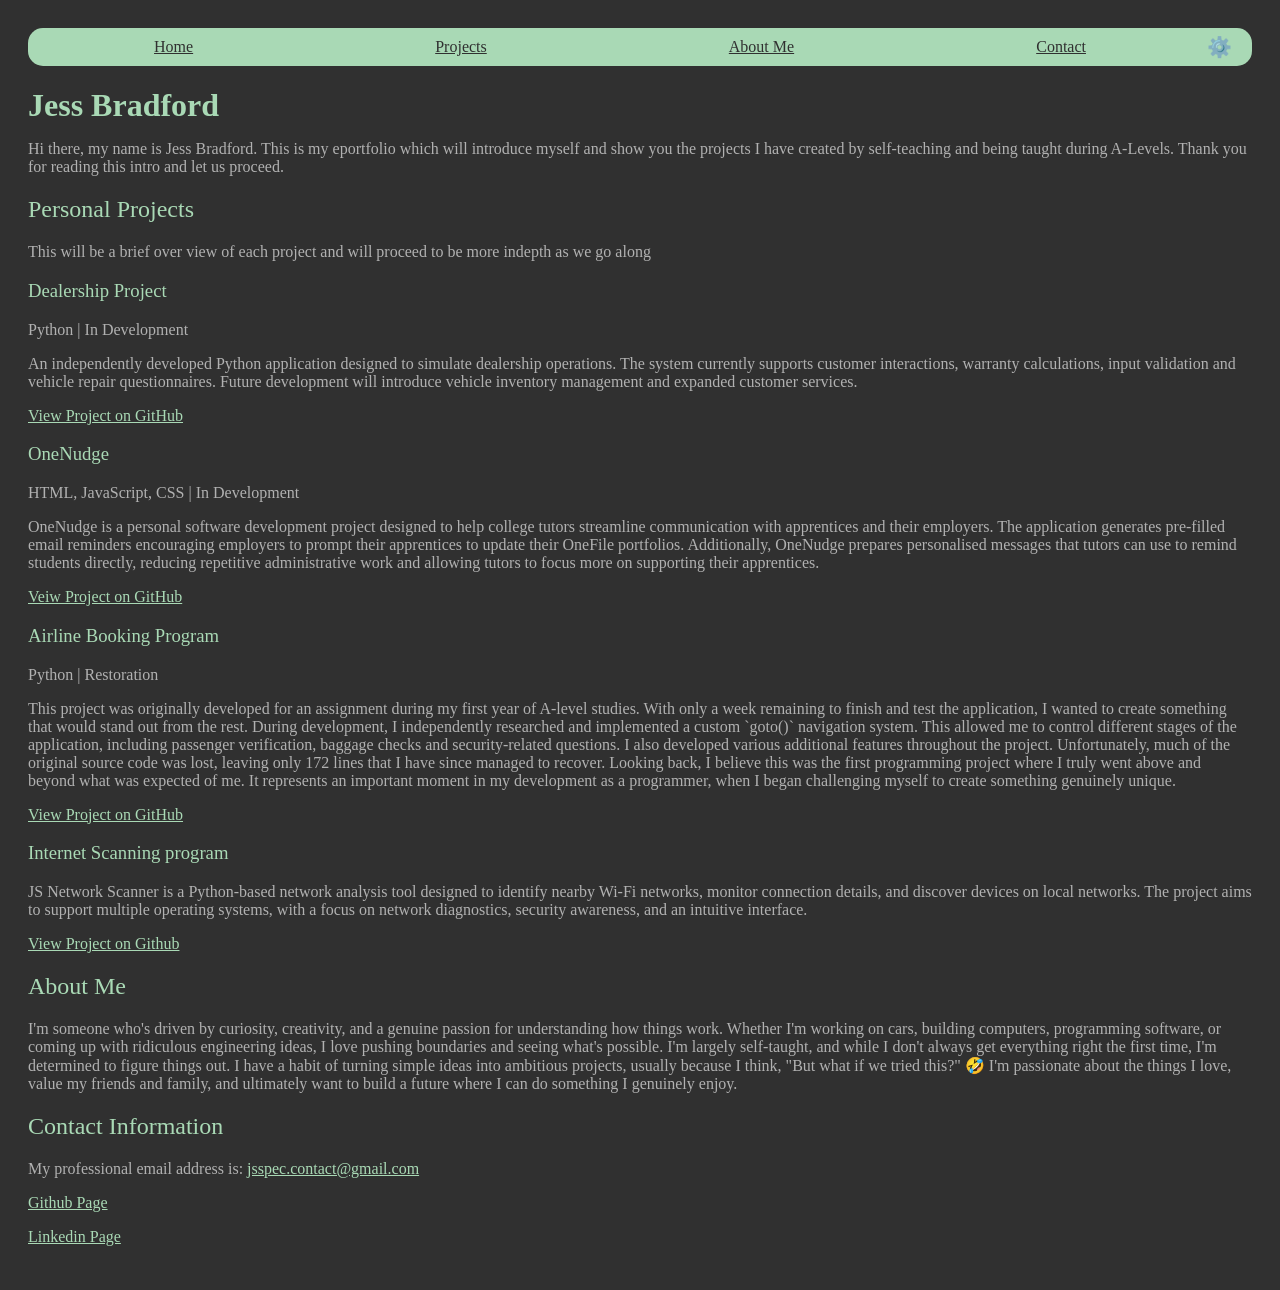
==== index.html @ 621f9fcf "Just added a link" ====
<!DOCTYPE html>
<html lang="en">
<head>
    <meta charset="UTF-8">
    <meta name="viewport" content="width=device-width, initial-scale=1.0">
    <title>JS Portfolio</title>
    <link rel="stylesheet" href="style.css">
    <script src="script.js" defer></script>
    <script type="application/ld+json">
    {
    "@context": "https://schema.org",
    "@type": "Person",
    "name": "Jess Bradford",
    "gender": "Male",
    "url": "https://jsspec.uk",
    "jobTitle": "Aspiring Software Developer",
    "sameAs": [
    "https://github.com/Jessplayz2021",
    "https://www.linkedin.com/in/jess-bradford-b81227346/"
    ]}
</script>
</head>
<body>
    <nav>
        <a href="#JS">Home</a>
        <a href="#projects_JS">Projects</a>
        <a href="#About_JS">About Me</a>
        <a href="#Contact_JS">Contact</a>
        <div class="settings">
            <button id="settingsBtn">⚙️</button>
        
            <div id="settingsPanel" class="settings-panel">
                <h3>Driving Mode</h3>
        
                <button id="ecoBtn">ECO</button>
                <button id="sportBtn">SPORT</button>
                <button id="raceBtn">RACE</button>
            </div>
        </div>
    </nav>

    <h1 id="JS">Jess Bradford</h1>
    <p>Hi there, my name is Jess Bradford. This is my eportfolio which will introduce myself and show you the projects I have created by self-teaching and being taught during A-Levels. Thank you for reading this intro and let us proceed.</p>
    <h2 id="projects_JS">Personal Projects</h2>
    <p>This will be a brief over view of each project and will proceed to be more indepth as we go along</p>
    <h3>Dealership Project</h3>
    <p>Python | In Development</p>
    <p>An independently developed Python application designed to simulate dealership operations. The system currently supports customer interactions, warranty calculations, input validation and vehicle repair questionnaires. Future development will introduce vehicle inventory management and expanded customer services.</p>
    <p> <a class="project_link" href="https://github.com/Jessplayz2021/Dealership-management-system" target="_blank">View Project on GitHub</a> </p>
    <h3>OneNudge</h3>
    <p>HTML, JavaScript, CSS | In Development</p>
    <p>OneNudge is a personal software development project designed to help college tutors streamline communication with apprentices and their employers. The application generates pre-filled email reminders encouraging employers to prompt their apprentices to update their OneFile portfolios. Additionally, OneNudge prepares personalised messages that tutors can use to remind students directly, reducing repetitive administrative work and allowing tutors to focus more on supporting their apprentices.</p>
    <p> <a class="project_link" href="https://github.com/Jessplayz2021/OneNudge" target="_blank">Veiw Project on GitHub</a></p>
    <h3>Airline Booking Program</h3>
    <p>Python | Restoration</p>
    <p>This project was originally developed for an assignment during my first year of A-level studies. With only a week remaining to finish and test the application, I wanted to create something that would stand out from the rest. During development, I independently researched and implemented a custom `goto()` navigation system. This allowed me to control different stages of the application, including passenger verification, baggage checks and security-related questions. I also developed various additional features throughout the project. Unfortunately, much of the original source code was lost, leaving only 172 lines that I have since managed to recover. Looking back, I believe this was the first programming project where I truly went above and beyond what was expected of me. It represents an important moment in my development as a programmer, when I began challenging myself to create something genuinely unique.</p>
    <p> <a class="project_link" href="https://github.com/Jessplayz2021/Python_airline_booking_system" target="_blank">View Project on GitHub</a> </p>
    <h3>Internet Scanning program</h3>
    <p>JS Network Scanner is a Python-based network analysis tool designed to identify nearby Wi-Fi networks, monitor connection details, and discover devices on local networks. The project aims to support multiple operating systems, with a focus on network diagnostics, security awareness, and an intuitive interface.</p>
    <p> <a class="project_link" href="https://github.com/Jessplayz2021/JS-Network-Scanner" target="_blank">View Project on Github</a></p>
    <h2 id="About_JS">About Me</h2>
    <p>I'm someone who's driven by curiosity, creativity, and a genuine passion for understanding how things work. Whether I'm working on cars, building computers, programming software, or coming up with ridiculous engineering ideas, I love pushing boundaries and seeing what's possible. I'm largely self-taught, and while I don't always get everything right the first time, I'm determined to figure things out. I have a habit of turning simple ideas into ambitious projects, usually because I think, "But what if we tried this?" 🤣 I'm passionate about the things I love, value my friends and family, and ultimately want to build a future where I can do something I genuinely enjoy.</p>
    <h2 id="Contact_JS">Contact Information</h2>
    <p>My professional email address is: <a class="email_address" href="mailto:jsspec.contact@gmail.com" >jsspec.contact@gmail.com</A> </p>
    <p></p>
    <p>
        <a class="github_and_linkedin" href="https://github.com/jessplayz2021" target="_blank">Github Page</a>
    </p>
    <p>
        <a class="github_and_linkedin" href="https://www.linkedin.com/in/jess-bradford-b81227346/" target="_blank">Linkedin Page</a>
    </p>

</body>
</html>
---- style.css ----
:root{
    --eco: rgb(169, 217, 181);
    --sport: rgb(250, 192, 0);
    --race: rgb(163, 17, 17);
    --active-colour: var(--eco);
}

html{
    scroll-padding-top: 60px;
    scroll-behavior: smooth;
}
body {

    background-color: rgb(48, 48, 48);
    padding: 20px;

}
nav{
    display: flex;
    justify-content: space-around;
    background-color: var(--active-colour);
    border-radius: 15px;
    padding: 5px;
    position: sticky;
    padding-right: 45px;
    top: 10px;
    scroll-margin-top: 15px;
}
nav a {
    color:rgb(48, 48, 48);
    transition: color 300ms ease-in-out;
    font-family: 'Times New Roman';
    font-weight: 300;
    transition: background-color 300ms ease-in-out;
    border-radius: 10px;
    padding: 5px;
}
nav a:hover{
    color:  var(--active-colour);
    background-color: rgb(48, 48, 48);
}
p {
    color:rgb(177, 177, 177);
    font-family:'Segoe UI';
    
}
h1 {
    color: var(--active-colour);
    margin-bottom: 15px;
    font-family: 'Times New Roman';
    font-weight: 700;
    scroll-margin-top: 60px;
}
h2 {
    color: var(--active-colour);
    font-family: 'Times New Roman';
    font-weight: 500;

}
h3 {
    color: var(--active-colour);
    font-family: 'Times New Roman';
    font-weight:500;
}
.github_and_linkedin {
    color: var(--active-colour);
    transition: color 300ms ease-in-out;
    font-family:'Segoe UI';
    font-weight: 500;
}
.github_and_linkedin:hover{
    color: rgb(252, 80, 80);

}
.email_address{
    color:var(--active-colour);
    transition: color 300ms ease-in-out;
    font-family:'Segoe UI';
    font-weight: 500;
}
.email_address:hover{
    color: rgb(252, 80, 80);
}

.settings {
    position: absolute;
    right: 10px;
    top: 50%;
    transform: translateY(-50%);
    
}

#settingsBtn {
    background: transparent;
    border: none;
    color: rgb(48, 48, 48);
    line-height: 1;
    font-size: 20px;
    cursor: pointer;
    padding: 5px 10px;
    border-radius: 8px;
    transition: background-color 0.3s ease;
}


.settings-panel {
    display: none;
    position: absolute;
    top: calc(100% + 12px);
    right: 0;
    width: 210px;
    padding: 15px;
    background-color: rgb(38, 38, 38);
    border: 1px solid var(--active-colour);
    border-radius: 12px;
    box-shadow: 0 8px 25px rgba(0, 0, 0, 0.4);
    z-index: 100;
}

.settings-panel.open {
    display: block;
}

.settings-panel h3 {
    color: var(--active-colour);
    margin-top: 0;
}

.settings-panel button {
    background-color: rgb(55, 55, 55);
    color: white;
    border: 1px solid rgb(85, 85, 85);
    border-radius: 6px;
    padding: 8px 12px;
    cursor: pointer;
    margin: 3px;
    transition: background-color 0.2s ease;
}

.settings-panel button:hover {
    background-color: var(--active-colour);
    color: rgb(30, 30, 30);
}
#settingsBtn:hover,
#settingsBtn.active{
    background-color: rgba(48, 48, 48);
    color: var(--active-colour);
}
.project_link {
    color: var(--active-colour);
    transition: color 300ms ease-in-out;
    font-family:'Segoe UI';
    font-weight: 500;
}
.project_link:hover{
    color: rgb(252, 80, 80);
}
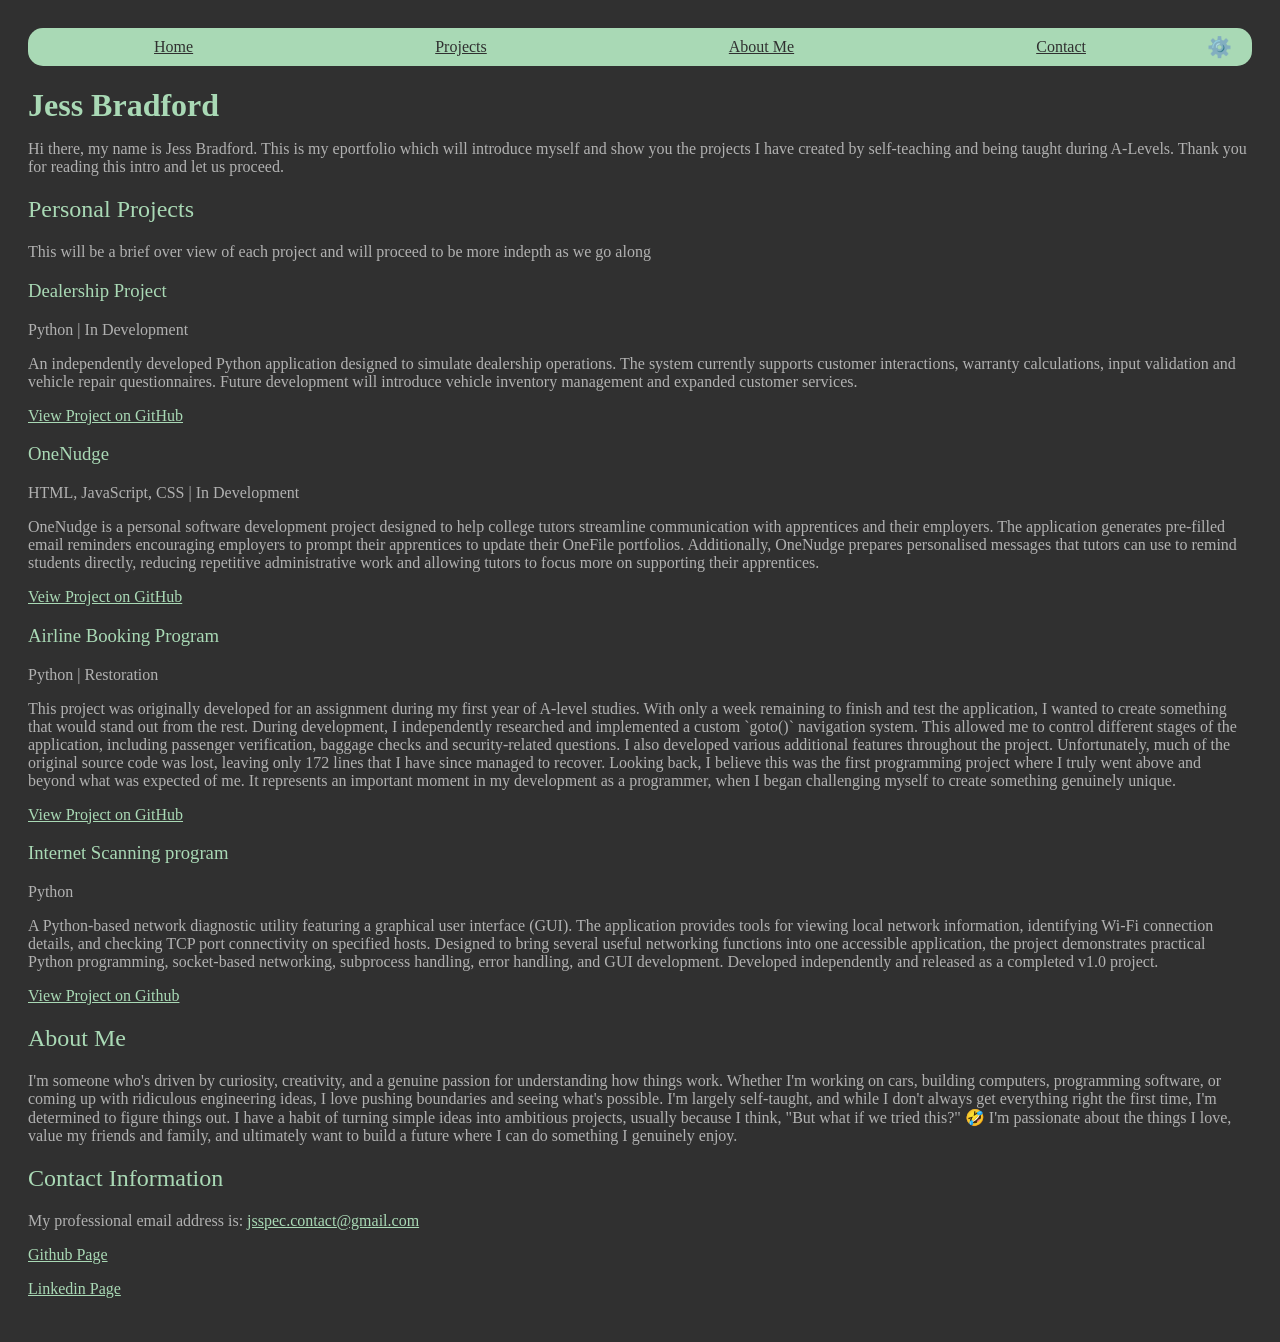
==== commit 2d4b1225: "Added the completion of the network tool" ====
--- a/index.html
+++ b/index.html
@@ -56,7 +56,8 @@
     <p>This project was originally developed for an assignment during my first year of A-level studies. With only a week remaining to finish and test the application, I wanted to create something that would stand out from the rest. During development, I independently researched and implemented a custom `goto()` navigation system. This allowed me to control different stages of the application, including passenger verification, baggage checks and security-related questions. I also developed various additional features throughout the project. Unfortunately, much of the original source code was lost, leaving only 172 lines that I have since managed to recover. Looking back, I believe this was the first programming project where I truly went above and beyond what was expected of me. It represents an important moment in my development as a programmer, when I began challenging myself to create something genuinely unique.</p>
     <p> <a class="project_link" href="https://github.com/Jessplayz2021/Python_airline_booking_system" target="_blank">View Project on GitHub</a> </p>
     <h3>Internet Scanning program</h3>
-    <p>JS Network Scanner is a Python-based network analysis tool designed to identify nearby Wi-Fi networks, monitor connection details, and discover devices on local networks. The project aims to support multiple operating systems, with a focus on network diagnostics, security awareness, and an intuitive interface.</p>
+    <p>Python</p>
+    <p>A Python-based network diagnostic utility featuring a graphical user interface (GUI). The application provides tools for viewing local network information, identifying Wi-Fi connection details, and checking TCP port connectivity on specified hosts. Designed to bring several useful networking functions into one accessible application, the project demonstrates practical Python programming, socket-based networking, subprocess handling, error handling, and GUI development. Developed independently and released as a completed v1.0 project.</p>
     <p> <a class="project_link" href="https://github.com/Jessplayz2021/JS-Network-Scanner" target="_blank">View Project on Github</a></p>
     <h2 id="About_JS">About Me</h2>
     <p>I'm someone who's driven by curiosity, creativity, and a genuine passion for understanding how things work. Whether I'm working on cars, building computers, programming software, or coming up with ridiculous engineering ideas, I love pushing boundaries and seeing what's possible. I'm largely self-taught, and while I don't always get everything right the first time, I'm determined to figure things out. I have a habit of turning simple ideas into ambitious projects, usually because I think, "But what if we tried this?" 🤣 I'm passionate about the things I love, value my friends and family, and ultimately want to build a future where I can do something I genuinely enjoy.</p>
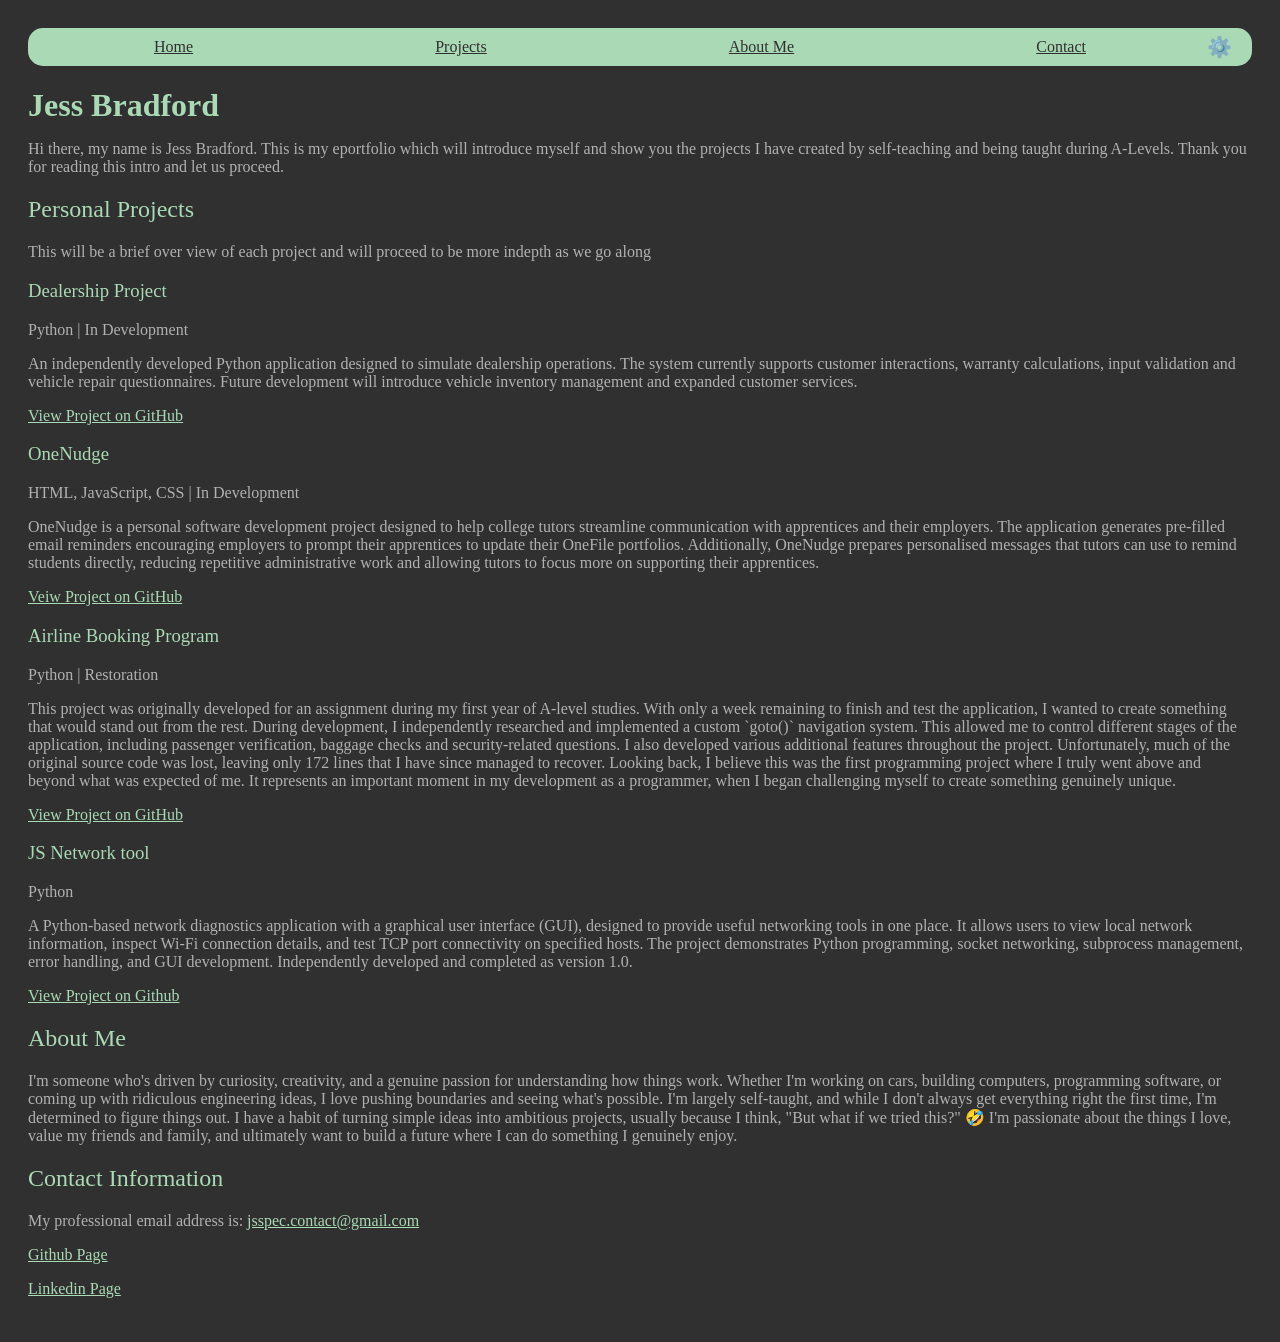
==== commit 3adb48dc: "Added the completion of the network tool" ====
--- a/index.html
+++ b/index.html
@@ -55,9 +55,9 @@
     <p>Python | Restoration</p>
     <p>This project was originally developed for an assignment during my first year of A-level studies. With only a week remaining to finish and test the application, I wanted to create something that would stand out from the rest. During development, I independently researched and implemented a custom `goto()` navigation system. This allowed me to control different stages of the application, including passenger verification, baggage checks and security-related questions. I also developed various additional features throughout the project. Unfortunately, much of the original source code was lost, leaving only 172 lines that I have since managed to recover. Looking back, I believe this was the first programming project where I truly went above and beyond what was expected of me. It represents an important moment in my development as a programmer, when I began challenging myself to create something genuinely unique.</p>
     <p> <a class="project_link" href="https://github.com/Jessplayz2021/Python_airline_booking_system" target="_blank">View Project on GitHub</a> </p>
-    <h3>Internet Scanning program</h3>
+    <h3>JS Network tool</h3>
     <p>Python</p>
-    <p>A Python-based network diagnostic utility featuring a graphical user interface (GUI). The application provides tools for viewing local network information, identifying Wi-Fi connection details, and checking TCP port connectivity on specified hosts. Designed to bring several useful networking functions into one accessible application, the project demonstrates practical Python programming, socket-based networking, subprocess handling, error handling, and GUI development. Developed independently and released as a completed v1.0 project.</p>
+    <p>A Python-based network diagnostics application with a graphical user interface (GUI), designed to provide useful networking tools in one place. It allows users to view local network information, inspect Wi-Fi connection details, and test TCP port connectivity on specified hosts. The project demonstrates Python programming, socket networking, subprocess management, error handling, and GUI development. Independently developed and completed as version 1.0.</p>
     <p> <a class="project_link" href="https://github.com/Jessplayz2021/JS-Network-Scanner" target="_blank">View Project on Github</a></p>
     <h2 id="About_JS">About Me</h2>
     <p>I'm someone who's driven by curiosity, creativity, and a genuine passion for understanding how things work. Whether I'm working on cars, building computers, programming software, or coming up with ridiculous engineering ideas, I love pushing boundaries and seeing what's possible. I'm largely self-taught, and while I don't always get everything right the first time, I'm determined to figure things out. I have a habit of turning simple ideas into ambitious projects, usually because I think, "But what if we tried this?" 🤣 I'm passionate about the things I love, value my friends and family, and ultimately want to build a future where I can do something I genuinely enjoy.</p>
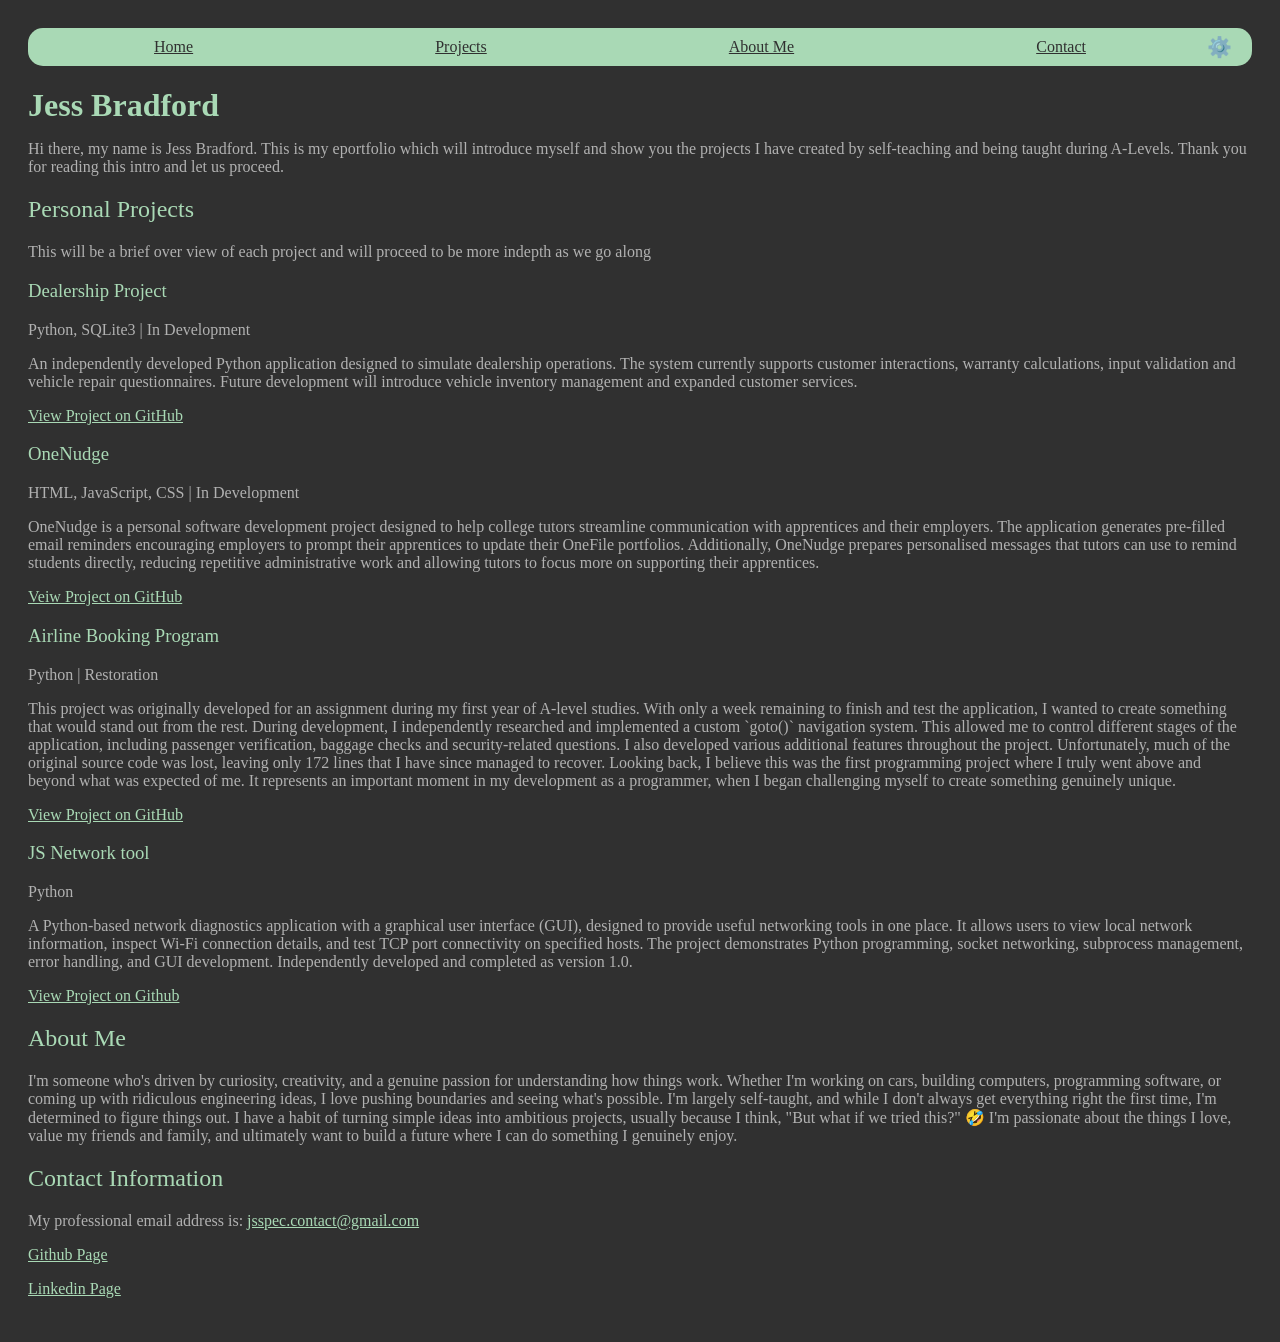
==== commit f8bd1f1d: "Added one thing" ====
--- a/index.html
+++ b/index.html
@@ -44,7 +44,7 @@
     <h2 id="projects_JS">Personal Projects</h2>
     <p>This will be a brief over view of each project and will proceed to be more indepth as we go along</p>
     <h3>Dealership Project</h3>
-    <p>Python | In Development</p>
+    <p>Python, SQLite3 | In Development</p>
     <p>An independently developed Python application designed to simulate dealership operations. The system currently supports customer interactions, warranty calculations, input validation and vehicle repair questionnaires. Future development will introduce vehicle inventory management and expanded customer services.</p>
     <p> <a class="project_link" href="https://github.com/Jessplayz2021/Dealership-management-system" target="_blank">View Project on GitHub</a> </p>
     <h3>OneNudge</h3>
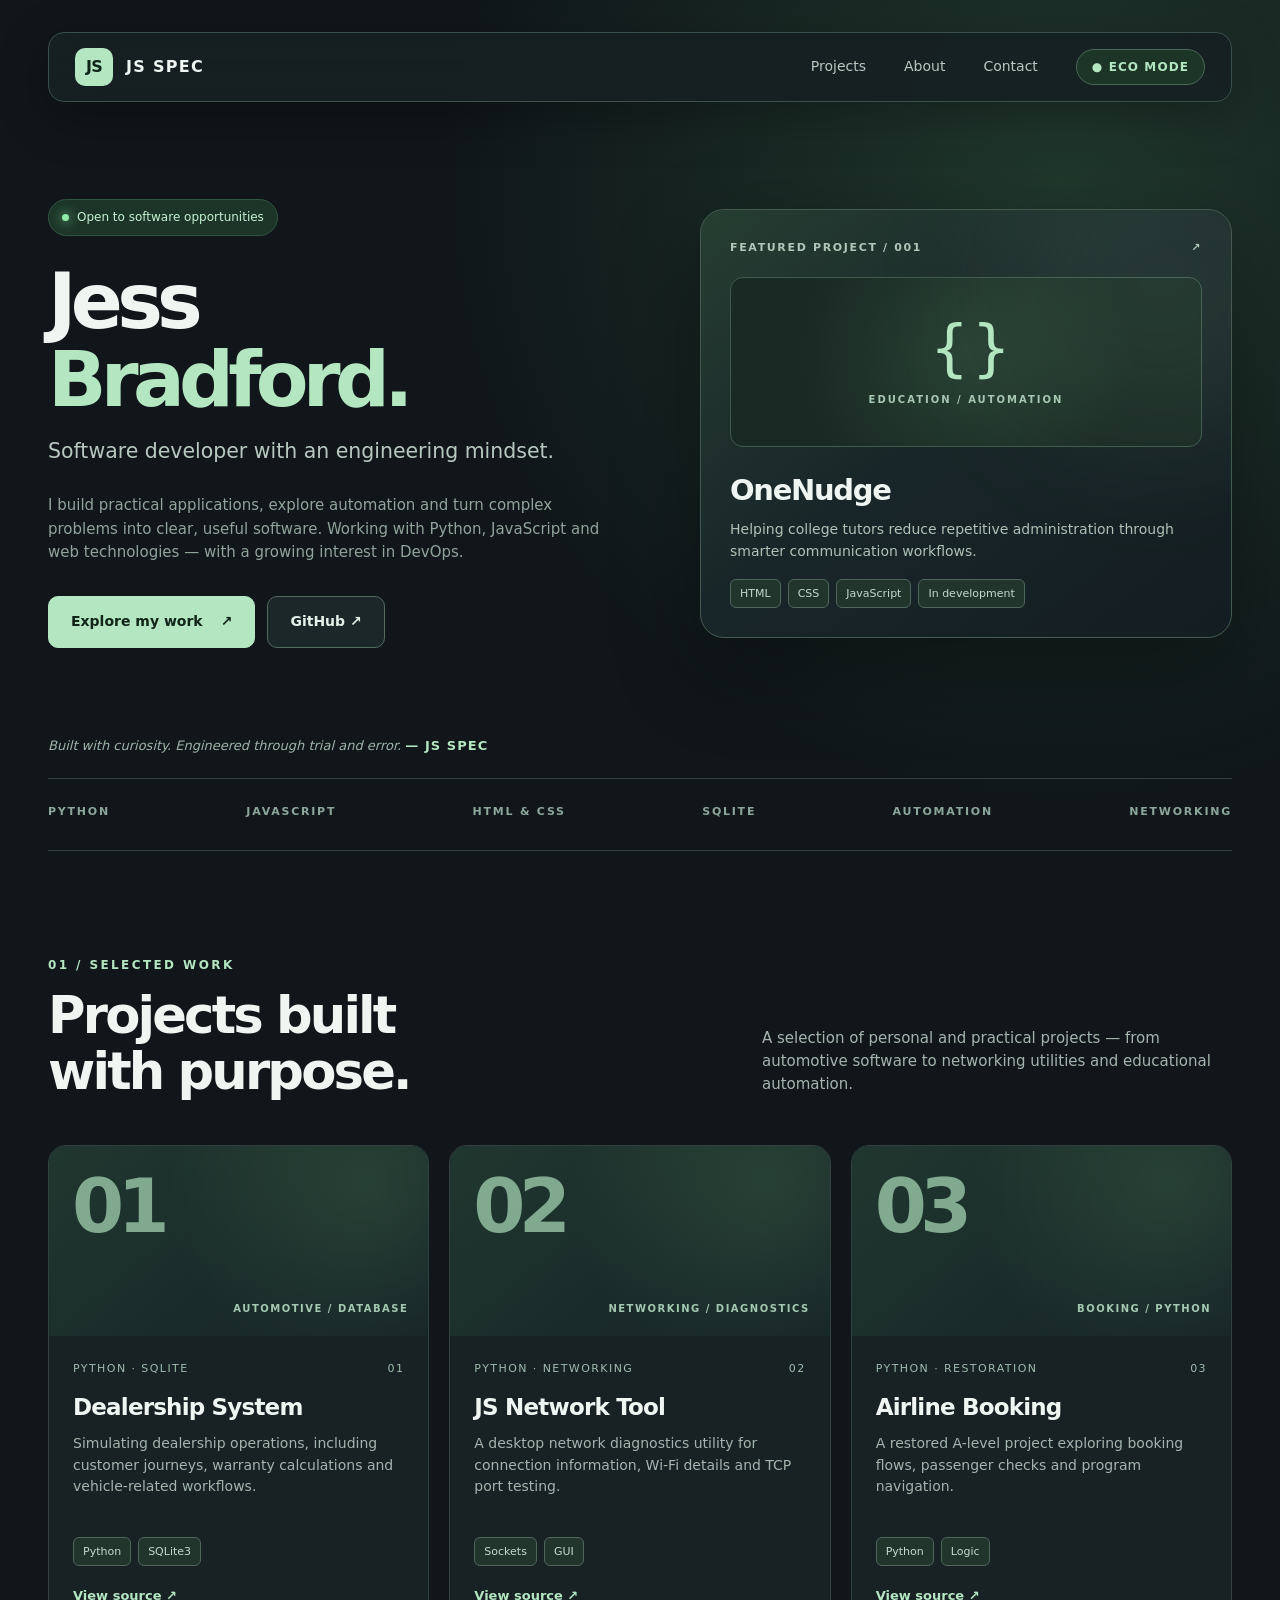
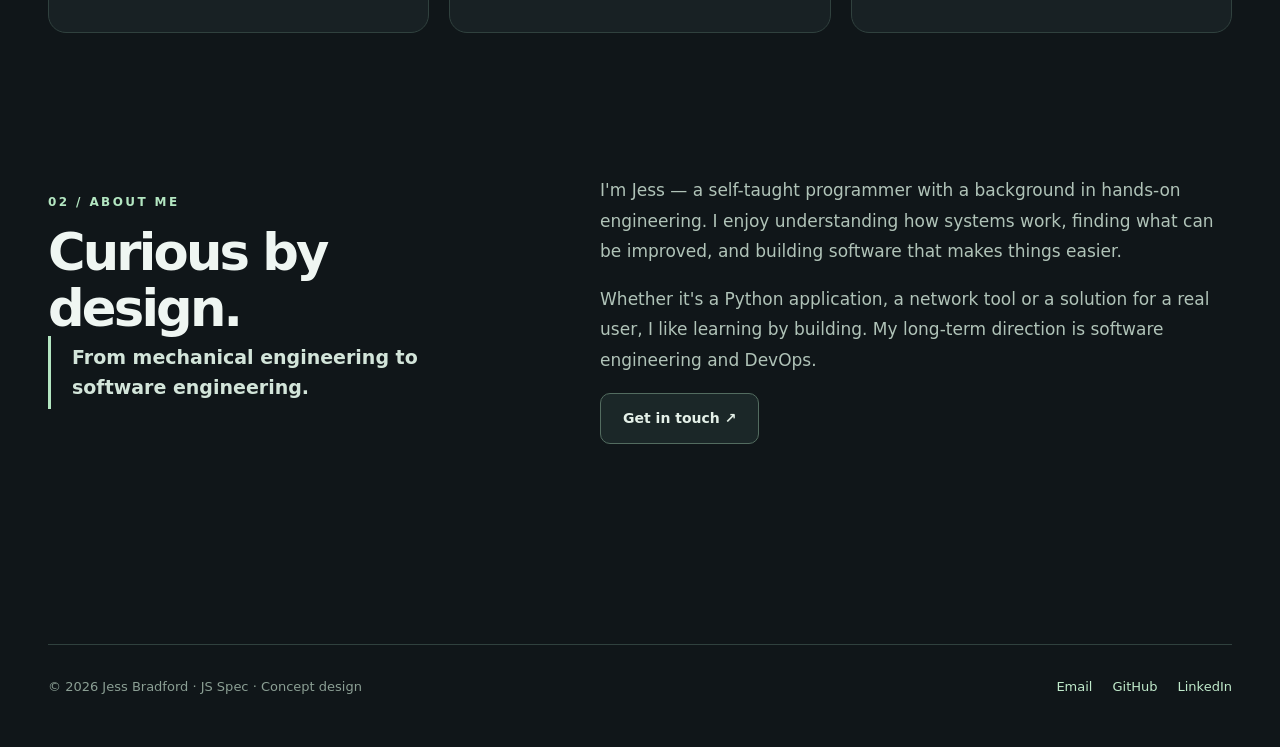
==== commit 6fbf3da6: "Redesigned the interface to make it more professional" ====
--- a/index.html
+++ b/index.html
@@ -1,75 +1,38 @@
-<!DOCTYPE html>
+<!doctype html>
 <html lang="en">
 <head>
-    <meta charset="UTF-8">
-    <meta name="viewport" content="width=device-width, initial-scale=1.0">
-    <title>JS Portfolio</title>
-    <link rel="stylesheet" href="style.css">
-    <script src="script.js" defer></script>
-    <script type="application/ld+json">
-    {
-    "@context": "https://schema.org",
-    "@type": "Person",
-    "name": "Jess Bradford",
-    "gender": "Male",
-    "url": "https://jsspec.uk",
-    "jobTitle": "Aspiring Software Developer",
-    "sameAs": [
-    "https://github.com/Jessplayz2021",
-    "https://www.linkedin.com/in/jess-bradford-b81227346/"
-    ]}
-</script>
+  <meta charset="utf-8">
+  <meta name="viewport" content="width=device-width, initial-scale=1">
+  <meta name="theme-color" content="#101619">
+  <title>Jess Bradford — JS Spec Portfolio Concept</title>
+  <style>
+    :root{color-scheme:dark;--bg:#101619;--panel:#182124;--panel2:#1d292b;--line:#30413e;--text:#eff6f2;--muted:#a4b5ad;--mint:#b3e6c1;--mint-dark:#172d23;--radius:20px}
+    *{box-sizing:border-box}html{scroll-behavior:smooth}body{margin:0;font-family:Inter,ui-sans-serif,system-ui,-apple-system,"Segoe UI",sans-serif;color:var(--text);background:radial-gradient(circle at 83% 8%,#20382d 0,transparent 26%),var(--bg);line-height:1.55}a{color:inherit;text-decoration:none}button{font:inherit;cursor:pointer}
+    .shell{width:min(1390px,calc(100% - 96px));margin:auto}.nav-wrap{position:sticky;top:16px;z-index:20;padding-top:16px}.nav{height:70px;display:flex;align-items:center;justify-content:space-between;padding:0 26px;background:#172123eF;border:1px solid #3a5049;border-radius:16px;backdrop-filter:blur(18px);box-shadow:0 14px 50px #0004}.brand{display:flex;align-items:center;gap:13px;font-weight:800;letter-spacing:.08em}.brand-mark{display:grid;place-items:center;width:38px;height:38px;border-radius:10px;background:var(--mint);color:#10251a;letter-spacing:-.04em}.nav-links{display:flex;align-items:center;gap:38px;font-size:14px;color:#b9c9c0}.nav-links a:hover,.text-link:hover{color:var(--mint)}.mode{border:1px solid #4a6a57;border-radius:100px;background:#1c3527;color:var(--mint);padding:8px 15px;font-size:12px;font-weight:750;letter-spacing:.09em}.mobile-menu{display:none}
+    .hero{display:grid;grid-template-columns:1.05fr .95fr;gap:64px;align-items:center;min-height:650px;padding:95px 0 70px}.eyebrow{color:var(--mint);font-size:12px;letter-spacing:.2em;font-weight:800;text-transform:uppercase}.availability{display:inline-flex;align-items:center;gap:8px;padding:8px 13px;background:#1c3528;border:1px solid #315642;border-radius:30px;color:#c4f3d0;font-size:12px}.dot{width:7px;height:7px;background:#8ceca8;border-radius:50%;box-shadow:0 0 12px #8ceca8}.hero h1{font-size:clamp(64px,6vw,102px);line-height:1.02;letter-spacing:-.075em;margin:27px 0 16px}.hero h1 span{color:var(--mint)}.lead{max-width:590px;font-size:clamp(17px,1.6vw,21px);color:#b7c8bf;margin:0 0 27px}.hero-copy{max-width:560px;font-size:15px;color:#91a49a;margin-bottom:32px}.actions{display:flex;gap:12px;flex-wrap:wrap}.btn{display:inline-flex;align-items:center;gap:18px;padding:14px 22px;border-radius:10px;font-weight:750;font-size:14px;border:1px solid #536c60;transition:transform .18s,background .18s}.btn:hover{transform:translateY(-3px)}.primary{background:var(--mint);color:#112519;border-color:var(--mint)}.secondary{background:#1b2728;color:#e4f0e8}
+    .feature{background:linear-gradient(143deg,#263e32,#192629 48%,#141d21);border:1px solid #425b4e;border-radius:24px;padding:29px;min-height:390px;position:relative;overflow:hidden;box-shadow:0 30px 90px #0005}.feature:before{content:"";position:absolute;width:320px;height:320px;background:#a9eab117;filter:blur(65px);border-radius:50%;right:-90px;top:-90px}.feature-head{display:flex;justify-content:space-between;align-items:center;color:#b1c7b9;font-size:11px;letter-spacing:.15em;font-weight:700}.feature-identity{height:170px;display:flex;align-items:center;justify-content:center;flex-direction:column;gap:13px;border:1px solid #3e5c4c;border-radius:13px;background:radial-gradient(circle at 50% 45%,#3f654b66,transparent 67%),#192924;margin:21px 0}.feature-glyph{font-size:62px;line-height:1;font-weight:300;letter-spacing:-.14em;color:var(--mint)}.feature-category{font-size:10px;font-weight:800;letter-spacing:.2em;color:#a8c7b3}.feature h2{font-size:29px;letter-spacing:-.045em;margin:0}.feature p{color:#afc2b5;font-size:14px;margin:6px 0 16px}.chips{display:flex;gap:7px;flex-wrap:wrap}.chip{font-size:11px;padding:5px 9px;border:1px solid #4d675b;border-radius:6px;color:#c4d9cd;background:#22352c}
+    .signature{margin:0 0 22px;font-size:13px;color:#9eb5a8;font-style:italic}.signature span{font-style:normal;color:var(--mint);font-weight:800;letter-spacing:.08em}.stack{display:flex;justify-content:space-between;flex-wrap:wrap;gap:18px;padding:24px 0 30px;border-block:1px solid var(--line);font-size:11px;letter-spacing:.16em;color:#8da69a;font-weight:800}.section{padding:105px 0 20px}.section-head{display:flex;align-items:end;justify-content:space-between;gap:30px;margin-bottom:34px}.section h2{font-size:clamp(36px,4vw,54px);letter-spacing:-.055em;line-height:1.1;margin:12px 0}.section-head p{max-width:470px;color:var(--muted);font-size:15px}.project-grid{display:grid;grid-template-columns:repeat(3,minmax(0,1fr));gap:20px}.project{background:var(--panel);border:1px solid var(--line);border-radius:18px;overflow:hidden;transition:transform .2s,border-color .2s}.project:hover{transform:translateY(-5px);border-color:#658e73}.art{height:190px;background:radial-gradient(circle at 75% 12%,#436d4b44,transparent 55%),linear-gradient(145deg,#233a32,#162227);display:grid;place-items:center}.art{position:relative;justify-content:space-between;align-items:flex-start;padding:23px;background:radial-gradient(circle at 84% 20%,#4e7b5544,transparent 56%),linear-gradient(140deg,#20372f,#152326)}.art-number{font-size:75px;line-height:1;font-weight:800;letter-spacing:-.09em;color:#b3e6c1aa}.art-label{position:absolute;right:20px;bottom:20px;font-size:10px;font-weight:800;letter-spacing:.15em;color:#a5c8b3}.project-body{padding:24px}.project-top{display:flex;justify-content:space-between;gap:10px;align-items:center;color:#9fbcac;font-size:11px;text-transform:uppercase;letter-spacing:.13em}.project h3{font-size:23px;letter-spacing:-.035em;margin:13px 0 7px}.project p{font-size:14px;color:var(--muted);min-height:86px;margin:0 0 18px}.text-link{display:inline-block;color:var(--mint);font-weight:700;font-size:13px;margin-top:20px}
+    .about{display:grid;grid-template-columns:.85fr 1.15fr;gap:85px;align-items:center;padding-bottom:110px}.about h2{margin-bottom:0}.about p{font-size:17px;color:#b0c3b8;line-height:1.8}.callout{border-left:3px solid var(--mint);padding:7px 0 7px 21px;color:#d3e5da;font-size:19px;font-weight:600}.footer{margin-top:90px;border-top:1px solid var(--line);padding:32px 0 50px;display:flex;justify-content:space-between;gap:20px;color:#8b9f94;font-size:13px}.footer a{color:#c0eacb;margin-left:20px}
+    @media(max-width:1000px){.shell{width:min(100% - 56px,900px)}.hero{gap:28px;min-height:560px}.hero h1{font-size:clamp(57px,7vw,80px)}.feature{padding:22px}.project-grid{grid-template-columns:repeat(2,1fr)}.project:last-child{grid-column:span 2}.about{gap:35px}}
+    @media(max-width:700px){.shell{width:calc(100% - 32px)}.nav-wrap{top:8px;padding-top:8px}.nav{height:62px;padding:0 14px}.nav-links{gap:12px}.nav-links a{display:none}.mobile-menu{display:block;font-size:12px;color:#c8dacd}.mode{padding:7px 10px}.hero{grid-template-columns:1fr;padding:55px 0 35px;gap:40px}.hero h1{font-size:clamp(56px,12vw,82px)}.feature{min-height:410px}.stack{justify-content:flex-start;column-gap:25px}.section{padding:65px 0 0}.section-head{display:block}.project-grid{grid-template-columns:1fr}.project:last-child{grid-column:auto}.project p{min-height:0}.about{grid-template-columns:1fr;padding-bottom:50px}.footer{display:block}.footer a{display:inline-block;margin:10px 15px 0 0}}
+    @media(prefers-reduced-motion:reduce){html{scroll-behavior:auto}.btn,.project{transition:none}}
+  </style>
 </head>
 <body>
-    <nav>
-        <a href="#JS">Home</a>
-        <a href="#projects_JS">Projects</a>
-        <a href="#About_JS">About Me</a>
-        <a href="#Contact_JS">Contact</a>
-        <div class="settings">
-            <button id="settingsBtn">⚙️</button>
-        
-            <div id="settingsPanel" class="settings-panel">
-                <h3>Driving Mode</h3>
-        
-                <button id="ecoBtn">ECO</button>
-                <button id="sportBtn">SPORT</button>
-                <button id="raceBtn">RACE</button>
-            </div>
-        </div>
-    </nav>
-
-    <h1 id="JS">Jess Bradford</h1>
-    <p>Hi there, my name is Jess Bradford. This is my eportfolio which will introduce myself and show you the projects I have created by self-teaching and being taught during A-Levels. Thank you for reading this intro and let us proceed.</p>
-    <h2 id="projects_JS">Personal Projects</h2>
-    <p>This will be a brief over view of each project and will proceed to be more indepth as we go along</p>
-    <h3>Dealership Project</h3>
-    <p>Python, SQLite3 | In Development</p>
-    <p>An independently developed Python application designed to simulate dealership operations. The system currently supports customer interactions, warranty calculations, input validation and vehicle repair questionnaires. Future development will introduce vehicle inventory management and expanded customer services.</p>
-    <p> <a class="project_link" href="https://github.com/Jessplayz2021/Dealership-management-system" target="_blank">View Project on GitHub</a> </p>
-    <h3>OneNudge</h3>
-    <p>HTML, JavaScript, CSS | In Development</p>
-    <p>OneNudge is a personal software development project designed to help college tutors streamline communication with apprentices and their employers. The application generates pre-filled email reminders encouraging employers to prompt their apprentices to update their OneFile portfolios. Additionally, OneNudge prepares personalised messages that tutors can use to remind students directly, reducing repetitive administrative work and allowing tutors to focus more on supporting their apprentices.</p>
-    <p> <a class="project_link" href="https://github.com/Jessplayz2021/OneNudge" target="_blank">Veiw Project on GitHub</a></p>
-    <h3>Airline Booking Program</h3>
-    <p>Python | Restoration</p>
-    <p>This project was originally developed for an assignment during my first year of A-level studies. With only a week remaining to finish and test the application, I wanted to create something that would stand out from the rest. During development, I independently researched and implemented a custom `goto()` navigation system. This allowed me to control different stages of the application, including passenger verification, baggage checks and security-related questions. I also developed various additional features throughout the project. Unfortunately, much of the original source code was lost, leaving only 172 lines that I have since managed to recover. Looking back, I believe this was the first programming project where I truly went above and beyond what was expected of me. It represents an important moment in my development as a programmer, when I began challenging myself to create something genuinely unique.</p>
-    <p> <a class="project_link" href="https://github.com/Jessplayz2021/Python_airline_booking_system" target="_blank">View Project on GitHub</a> </p>
-    <h3>JS Network tool</h3>
-    <p>Python</p>
-    <p>A Python-based network diagnostics application with a graphical user interface (GUI), designed to provide useful networking tools in one place. It allows users to view local network information, inspect Wi-Fi connection details, and test TCP port connectivity on specified hosts. The project demonstrates Python programming, socket networking, subprocess management, error handling, and GUI development. Independently developed and completed as version 1.0.</p>
-    <p> <a class="project_link" href="https://github.com/Jessplayz2021/JS-Network-Scanner" target="_blank">View Project on Github</a></p>
-    <h2 id="About_JS">About Me</h2>
-    <p>I'm someone who's driven by curiosity, creativity, and a genuine passion for understanding how things work. Whether I'm working on cars, building computers, programming software, or coming up with ridiculous engineering ideas, I love pushing boundaries and seeing what's possible. I'm largely self-taught, and while I don't always get everything right the first time, I'm determined to figure things out. I have a habit of turning simple ideas into ambitious projects, usually because I think, "But what if we tried this?" 🤣 I'm passionate about the things I love, value my friends and family, and ultimately want to build a future where I can do something I genuinely enjoy.</p>
-    <h2 id="Contact_JS">Contact Information</h2>
-    <p>My professional email address is: <a class="email_address" href="mailto:jsspec.contact@gmail.com" >jsspec.contact@gmail.com</A> </p>
-    <p></p>
-    <p>
-        <a class="github_and_linkedin" href="https://github.com/jessplayz2021" target="_blank">Github Page</a>
-    </p>
-    <p>
-        <a class="github_and_linkedin" href="https://www.linkedin.com/in/jess-bradford-b81227346/" target="_blank">Linkedin Page</a>
-    </p>
-
+  <div class="nav-wrap"><nav class="nav shell" aria-label="Main navigation"><a class="brand" href="#top"><span class="brand-mark">JS</span><span>JS SPEC</span></a><div class="nav-links"><a href="#projects">Projects</a><a href="#about">About</a><a href="#contact">Contact</a><span class="mode">● ECO MODE</span></div></nav></div>
+  <main id="top" class="shell">
+    <section class="hero" aria-label="Introduction"><div><span class="availability"><span class="dot"></span> Open to software opportunities</span><h1>Jess<br><span>Bradford.</span></h1><p class="lead">Software developer with an engineering mindset.</p><p class="hero-copy">I build practical applications, explore automation and turn complex problems into clear, useful software. Working with Python, JavaScript and web technologies — with a growing interest in DevOps.</p><div class="actions"><a class="btn primary" href="#projects">Explore my work <span>↗</span></a><a class="btn secondary" href="https://github.com/Jessplayz2021" target="_blank" rel="noopener">GitHub ↗</a></div></div>
+      <article class="feature"><div class="feature-head"><span>FEATURED PROJECT / 001</span><span>↗</span></div><div class="feature-identity"><span class="feature-glyph">{ }</span><span class="feature-category">EDUCATION / AUTOMATION</span></div><h2>OneNudge</h2><p>Helping college tutors reduce repetitive administration through smarter communication workflows.</p><div class="chips"><span class="chip">HTML</span><span class="chip">CSS</span><span class="chip">JavaScript</span><span class="chip">In development</span></div></article>
+    </section>
+    <p class="signature">Built with curiosity. Engineered through trial and error. <span>— JS SPEC</span></p><div class="stack"><span>PYTHON</span><span>JAVASCRIPT</span><span>HTML & CSS</span><span>SQLITE</span><span>AUTOMATION</span><span>NETWORKING</span></div>
+    <section id="projects" class="section"><div class="section-head"><div><div class="eyebrow">01 / Selected work</div><h2>Projects built<br>with purpose.</h2></div><p>A selection of personal and practical projects — from automotive software to networking utilities and educational automation.</p></div><div class="project-grid">
+      <article class="project"><div class="art"><span class="art-number">01</span><span class="art-label">AUTOMOTIVE / DATABASE</span></div><div class="project-body"><div class="project-top"><span>Python · SQLite</span><span>01</span></div><h3>Dealership System</h3><p>Simulating dealership operations, including customer journeys, warranty calculations and vehicle-related workflows.</p><div class="chips"><span class="chip">Python</span><span class="chip">SQLite3</span></div><a class="text-link" href="https://github.com/Jessplayz2021/Dealership-management-system" target="_blank" rel="noopener">View source ↗</a></div></article>
+      <article class="project"><div class="art"><span class="art-number">02</span><span class="art-label">NETWORKING / DIAGNOSTICS</span></div><div class="project-body"><div class="project-top"><span>Python · Networking</span><span>02</span></div><h3>JS Network Tool</h3><p>A desktop network diagnostics utility for connection information, Wi-Fi details and TCP port testing.</p><div class="chips"><span class="chip">Sockets</span><span class="chip">GUI</span></div><a class="text-link" href="https://github.com/Jessplayz2021/JS-Network-Scanner" target="_blank" rel="noopener">View source ↗</a></div></article>
+      <article class="project"><div class="art"><span class="art-number">03</span><span class="art-label">BOOKING / PYTHON</span></div><div class="project-body"><div class="project-top"><span>Python · Restoration</span><span>03</span></div><h3>Airline Booking</h3><p>A restored A-level project exploring booking flows, passenger checks and program navigation.</p><div class="chips"><span class="chip">Python</span><span class="chip">Logic</span></div><a class="text-link" href="https://github.com/Jessplayz2021/Python_airline_booking_system" target="_blank" rel="noopener">View source ↗</a></div></article>
+    </div></section>
+    <section id="about" class="section about"><div><div class="eyebrow">02 / About me</div><h2>Curious by<br>design.</h2><div class="callout">From mechanical engineering to software engineering.</div></div><div><p>I'm Jess — a self-taught programmer with a background in hands-on engineering. I enjoy understanding how systems work, finding what can be improved, and building software that makes things easier.</p><p>Whether it's a Python application, a network tool or a solution for a real user, I like learning by building. My long-term direction is software engineering and DevOps.</p><a href="mailto:jsspec.contact@gmail.com" class="btn secondary">Get in touch ↗</a></div></section>
+  </main>
+  <footer id="contact" class="footer shell"><span>© <span id="year">2026</span> Jess Bradford · JS Spec · Concept design</span><div><a href="mailto:jsspec.contact@gmail.com">Email</a><a href="https://github.com/Jessplayz2021">GitHub</a><a href="https://www.linkedin.com/in/jess-bradford-b81227346/">LinkedIn</a></div></footer>
+  <script>document.getElementById('year').textContent=new Date().getFullYear();</script>
 </body>
 </html>
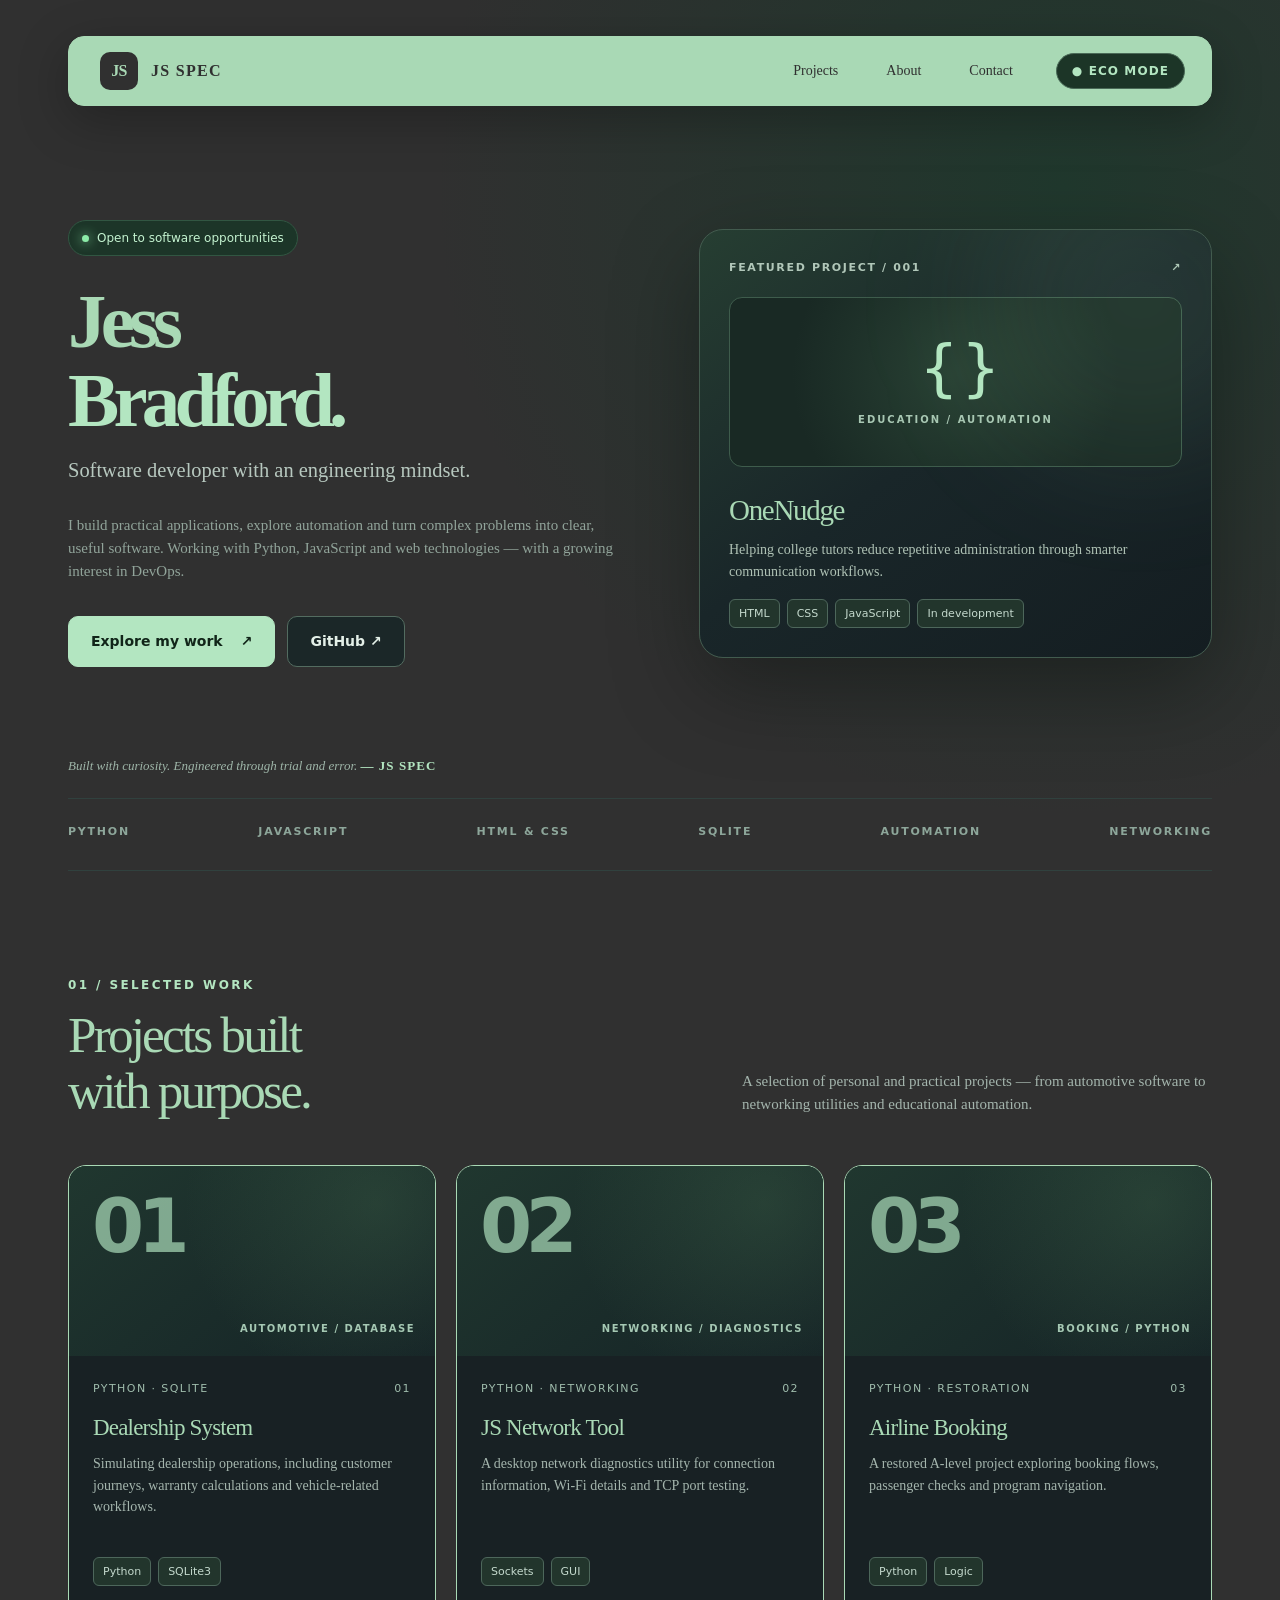
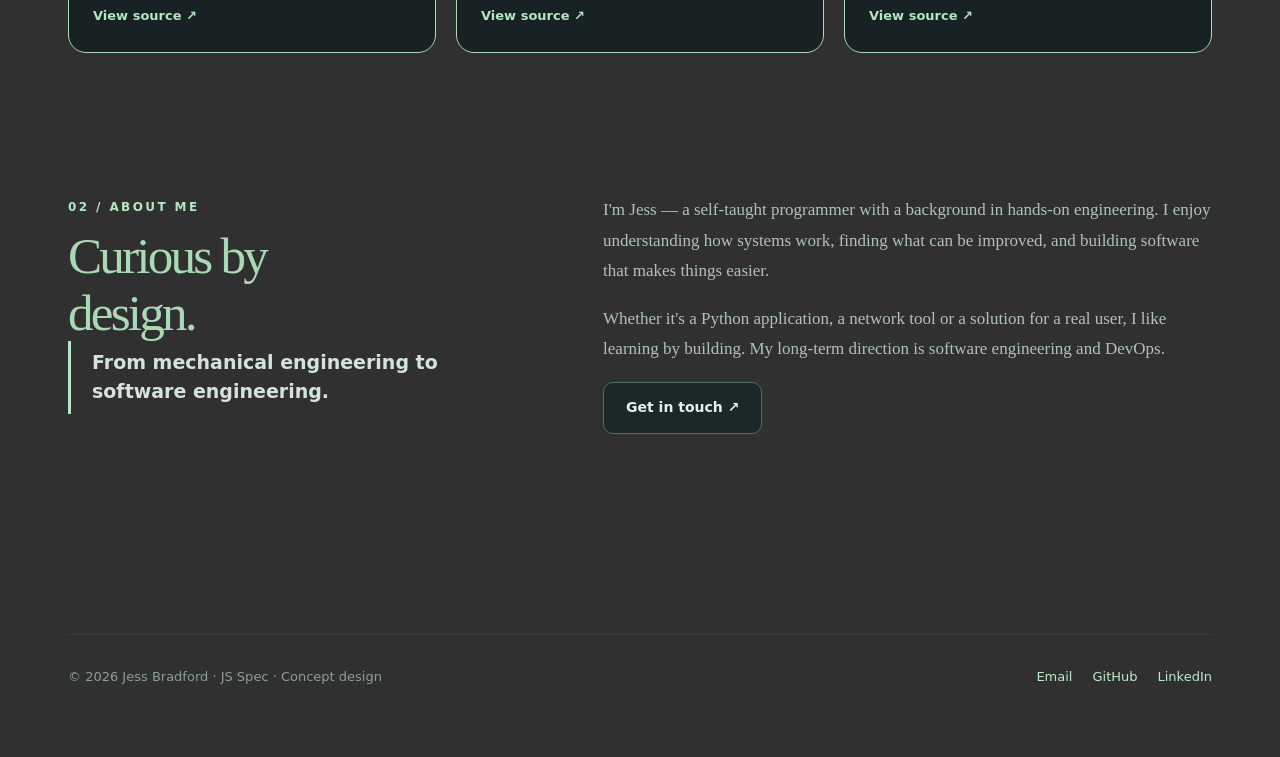
==== commit 4768a876: "Its more professional :)" ====
--- a/index.html
+++ b/index.html
@@ -1,38 +1,119 @@
 <!doctype html>
 <html lang="en">
+
 <head>
-  <meta charset="utf-8">
-  <meta name="viewport" content="width=device-width, initial-scale=1">
-  <meta name="theme-color" content="#101619">
-  <title>Jess Bradford — JS Spec Portfolio Concept</title>
-  <style>
-    :root{color-scheme:dark;--bg:#101619;--panel:#182124;--panel2:#1d292b;--line:#30413e;--text:#eff6f2;--muted:#a4b5ad;--mint:#b3e6c1;--mint-dark:#172d23;--radius:20px}
-    *{box-sizing:border-box}html{scroll-behavior:smooth}body{margin:0;font-family:Inter,ui-sans-serif,system-ui,-apple-system,"Segoe UI",sans-serif;color:var(--text);background:radial-gradient(circle at 83% 8%,#20382d 0,transparent 26%),var(--bg);line-height:1.55}a{color:inherit;text-decoration:none}button{font:inherit;cursor:pointer}
-    .shell{width:min(1390px,calc(100% - 96px));margin:auto}.nav-wrap{position:sticky;top:16px;z-index:20;padding-top:16px}.nav{height:70px;display:flex;align-items:center;justify-content:space-between;padding:0 26px;background:#172123eF;border:1px solid #3a5049;border-radius:16px;backdrop-filter:blur(18px);box-shadow:0 14px 50px #0004}.brand{display:flex;align-items:center;gap:13px;font-weight:800;letter-spacing:.08em}.brand-mark{display:grid;place-items:center;width:38px;height:38px;border-radius:10px;background:var(--mint);color:#10251a;letter-spacing:-.04em}.nav-links{display:flex;align-items:center;gap:38px;font-size:14px;color:#b9c9c0}.nav-links a:hover,.text-link:hover{color:var(--mint)}.mode{border:1px solid #4a6a57;border-radius:100px;background:#1c3527;color:var(--mint);padding:8px 15px;font-size:12px;font-weight:750;letter-spacing:.09em}.mobile-menu{display:none}
-    .hero{display:grid;grid-template-columns:1.05fr .95fr;gap:64px;align-items:center;min-height:650px;padding:95px 0 70px}.eyebrow{color:var(--mint);font-size:12px;letter-spacing:.2em;font-weight:800;text-transform:uppercase}.availability{display:inline-flex;align-items:center;gap:8px;padding:8px 13px;background:#1c3528;border:1px solid #315642;border-radius:30px;color:#c4f3d0;font-size:12px}.dot{width:7px;height:7px;background:#8ceca8;border-radius:50%;box-shadow:0 0 12px #8ceca8}.hero h1{font-size:clamp(64px,6vw,102px);line-height:1.02;letter-spacing:-.075em;margin:27px 0 16px}.hero h1 span{color:var(--mint)}.lead{max-width:590px;font-size:clamp(17px,1.6vw,21px);color:#b7c8bf;margin:0 0 27px}.hero-copy{max-width:560px;font-size:15px;color:#91a49a;margin-bottom:32px}.actions{display:flex;gap:12px;flex-wrap:wrap}.btn{display:inline-flex;align-items:center;gap:18px;padding:14px 22px;border-radius:10px;font-weight:750;font-size:14px;border:1px solid #536c60;transition:transform .18s,background .18s}.btn:hover{transform:translateY(-3px)}.primary{background:var(--mint);color:#112519;border-color:var(--mint)}.secondary{background:#1b2728;color:#e4f0e8}
-    .feature{background:linear-gradient(143deg,#263e32,#192629 48%,#141d21);border:1px solid #425b4e;border-radius:24px;padding:29px;min-height:390px;position:relative;overflow:hidden;box-shadow:0 30px 90px #0005}.feature:before{content:"";position:absolute;width:320px;height:320px;background:#a9eab117;filter:blur(65px);border-radius:50%;right:-90px;top:-90px}.feature-head{display:flex;justify-content:space-between;align-items:center;color:#b1c7b9;font-size:11px;letter-spacing:.15em;font-weight:700}.feature-identity{height:170px;display:flex;align-items:center;justify-content:center;flex-direction:column;gap:13px;border:1px solid #3e5c4c;border-radius:13px;background:radial-gradient(circle at 50% 45%,#3f654b66,transparent 67%),#192924;margin:21px 0}.feature-glyph{font-size:62px;line-height:1;font-weight:300;letter-spacing:-.14em;color:var(--mint)}.feature-category{font-size:10px;font-weight:800;letter-spacing:.2em;color:#a8c7b3}.feature h2{font-size:29px;letter-spacing:-.045em;margin:0}.feature p{color:#afc2b5;font-size:14px;margin:6px 0 16px}.chips{display:flex;gap:7px;flex-wrap:wrap}.chip{font-size:11px;padding:5px 9px;border:1px solid #4d675b;border-radius:6px;color:#c4d9cd;background:#22352c}
-    .signature{margin:0 0 22px;font-size:13px;color:#9eb5a8;font-style:italic}.signature span{font-style:normal;color:var(--mint);font-weight:800;letter-spacing:.08em}.stack{display:flex;justify-content:space-between;flex-wrap:wrap;gap:18px;padding:24px 0 30px;border-block:1px solid var(--line);font-size:11px;letter-spacing:.16em;color:#8da69a;font-weight:800}.section{padding:105px 0 20px}.section-head{display:flex;align-items:end;justify-content:space-between;gap:30px;margin-bottom:34px}.section h2{font-size:clamp(36px,4vw,54px);letter-spacing:-.055em;line-height:1.1;margin:12px 0}.section-head p{max-width:470px;color:var(--muted);font-size:15px}.project-grid{display:grid;grid-template-columns:repeat(3,minmax(0,1fr));gap:20px}.project{background:var(--panel);border:1px solid var(--line);border-radius:18px;overflow:hidden;transition:transform .2s,border-color .2s}.project:hover{transform:translateY(-5px);border-color:#658e73}.art{height:190px;background:radial-gradient(circle at 75% 12%,#436d4b44,transparent 55%),linear-gradient(145deg,#233a32,#162227);display:grid;place-items:center}.art{position:relative;justify-content:space-between;align-items:flex-start;padding:23px;background:radial-gradient(circle at 84% 20%,#4e7b5544,transparent 56%),linear-gradient(140deg,#20372f,#152326)}.art-number{font-size:75px;line-height:1;font-weight:800;letter-spacing:-.09em;color:#b3e6c1aa}.art-label{position:absolute;right:20px;bottom:20px;font-size:10px;font-weight:800;letter-spacing:.15em;color:#a5c8b3}.project-body{padding:24px}.project-top{display:flex;justify-content:space-between;gap:10px;align-items:center;color:#9fbcac;font-size:11px;text-transform:uppercase;letter-spacing:.13em}.project h3{font-size:23px;letter-spacing:-.035em;margin:13px 0 7px}.project p{font-size:14px;color:var(--muted);min-height:86px;margin:0 0 18px}.text-link{display:inline-block;color:var(--mint);font-weight:700;font-size:13px;margin-top:20px}
-    .about{display:grid;grid-template-columns:.85fr 1.15fr;gap:85px;align-items:center;padding-bottom:110px}.about h2{margin-bottom:0}.about p{font-size:17px;color:#b0c3b8;line-height:1.8}.callout{border-left:3px solid var(--mint);padding:7px 0 7px 21px;color:#d3e5da;font-size:19px;font-weight:600}.footer{margin-top:90px;border-top:1px solid var(--line);padding:32px 0 50px;display:flex;justify-content:space-between;gap:20px;color:#8b9f94;font-size:13px}.footer a{color:#c0eacb;margin-left:20px}
-    @media(max-width:1000px){.shell{width:min(100% - 56px,900px)}.hero{gap:28px;min-height:560px}.hero h1{font-size:clamp(57px,7vw,80px)}.feature{padding:22px}.project-grid{grid-template-columns:repeat(2,1fr)}.project:last-child{grid-column:span 2}.about{gap:35px}}
-    @media(max-width:700px){.shell{width:calc(100% - 32px)}.nav-wrap{top:8px;padding-top:8px}.nav{height:62px;padding:0 14px}.nav-links{gap:12px}.nav-links a{display:none}.mobile-menu{display:block;font-size:12px;color:#c8dacd}.mode{padding:7px 10px}.hero{grid-template-columns:1fr;padding:55px 0 35px;gap:40px}.hero h1{font-size:clamp(56px,12vw,82px)}.feature{min-height:410px}.stack{justify-content:flex-start;column-gap:25px}.section{padding:65px 0 0}.section-head{display:block}.project-grid{grid-template-columns:1fr}.project:last-child{grid-column:auto}.project p{min-height:0}.about{grid-template-columns:1fr;padding-bottom:50px}.footer{display:block}.footer a{display:inline-block;margin:10px 15px 0 0}}
-    @media(prefers-reduced-motion:reduce){html{scroll-behavior:auto}.btn,.project{transition:none}}
-  </style>
+    <meta charset="utf-8">
+    <meta name="viewport" content="width=device-width, initial-scale=1">
+    <meta name="theme-color" content="#101619">
+    <title>Jess Bradford — JS Spec Portfolio Concept</title>
+    <link rel="stylesheet" href="style.css">
 </head>
+
 <body>
-  <div class="nav-wrap"><nav class="nav shell" aria-label="Main navigation"><a class="brand" href="#top"><span class="brand-mark">JS</span><span>JS SPEC</span></a><div class="nav-links"><a href="#projects">Projects</a><a href="#about">About</a><a href="#contact">Contact</a><span class="mode">● ECO MODE</span></div></nav></div>
-  <main id="top" class="shell">
-    <section class="hero" aria-label="Introduction"><div><span class="availability"><span class="dot"></span> Open to software opportunities</span><h1>Jess<br><span>Bradford.</span></h1><p class="lead">Software developer with an engineering mindset.</p><p class="hero-copy">I build practical applications, explore automation and turn complex problems into clear, useful software. Working with Python, JavaScript and web technologies — with a growing interest in DevOps.</p><div class="actions"><a class="btn primary" href="#projects">Explore my work <span>↗</span></a><a class="btn secondary" href="https://github.com/Jessplayz2021" target="_blank" rel="noopener">GitHub ↗</a></div></div>
-      <article class="feature"><div class="feature-head"><span>FEATURED PROJECT / 001</span><span>↗</span></div><div class="feature-identity"><span class="feature-glyph">{ }</span><span class="feature-category">EDUCATION / AUTOMATION</span></div><h2>OneNudge</h2><p>Helping college tutors reduce repetitive administration through smarter communication workflows.</p><div class="chips"><span class="chip">HTML</span><span class="chip">CSS</span><span class="chip">JavaScript</span><span class="chip">In development</span></div></article>
-    </section>
-    <p class="signature">Built with curiosity. Engineered through trial and error. <span>— JS SPEC</span></p><div class="stack"><span>PYTHON</span><span>JAVASCRIPT</span><span>HTML & CSS</span><span>SQLITE</span><span>AUTOMATION</span><span>NETWORKING</span></div>
-    <section id="projects" class="section"><div class="section-head"><div><div class="eyebrow">01 / Selected work</div><h2>Projects built<br>with purpose.</h2></div><p>A selection of personal and practical projects — from automotive software to networking utilities and educational automation.</p></div><div class="project-grid">
-      <article class="project"><div class="art"><span class="art-number">01</span><span class="art-label">AUTOMOTIVE / DATABASE</span></div><div class="project-body"><div class="project-top"><span>Python · SQLite</span><span>01</span></div><h3>Dealership System</h3><p>Simulating dealership operations, including customer journeys, warranty calculations and vehicle-related workflows.</p><div class="chips"><span class="chip">Python</span><span class="chip">SQLite3</span></div><a class="text-link" href="https://github.com/Jessplayz2021/Dealership-management-system" target="_blank" rel="noopener">View source ↗</a></div></article>
-      <article class="project"><div class="art"><span class="art-number">02</span><span class="art-label">NETWORKING / DIAGNOSTICS</span></div><div class="project-body"><div class="project-top"><span>Python · Networking</span><span>02</span></div><h3>JS Network Tool</h3><p>A desktop network diagnostics utility for connection information, Wi-Fi details and TCP port testing.</p><div class="chips"><span class="chip">Sockets</span><span class="chip">GUI</span></div><a class="text-link" href="https://github.com/Jessplayz2021/JS-Network-Scanner" target="_blank" rel="noopener">View source ↗</a></div></article>
-      <article class="project"><div class="art"><span class="art-number">03</span><span class="art-label">BOOKING / PYTHON</span></div><div class="project-body"><div class="project-top"><span>Python · Restoration</span><span>03</span></div><h3>Airline Booking</h3><p>A restored A-level project exploring booking flows, passenger checks and program navigation.</p><div class="chips"><span class="chip">Python</span><span class="chip">Logic</span></div><a class="text-link" href="https://github.com/Jessplayz2021/Python_airline_booking_system" target="_blank" rel="noopener">View source ↗</a></div></article>
-    </div></section>
-    <section id="about" class="section about"><div><div class="eyebrow">02 / About me</div><h2>Curious by<br>design.</h2><div class="callout">From mechanical engineering to software engineering.</div></div><div><p>I'm Jess — a self-taught programmer with a background in hands-on engineering. I enjoy understanding how systems work, finding what can be improved, and building software that makes things easier.</p><p>Whether it's a Python application, a network tool or a solution for a real user, I like learning by building. My long-term direction is software engineering and DevOps.</p><a href="mailto:jsspec.contact@gmail.com" class="btn secondary">Get in touch ↗</a></div></section>
-  </main>
-  <footer id="contact" class="footer shell"><span>© <span id="year">2026</span> Jess Bradford · JS Spec · Concept design</span><div><a href="mailto:jsspec.contact@gmail.com">Email</a><a href="https://github.com/Jessplayz2021">GitHub</a><a href="https://www.linkedin.com/in/jess-bradford-b81227346/">LinkedIn</a></div></footer>
-  <script>document.getElementById('year').textContent=new Date().getFullYear();</script>
+    <div class="nav-wrap">
+        <nav class="nav shell" aria-label="Main navigation"><a class="brand" href="#top"><span
+                    class="brand-mark">JS</span><span>JS SPEC</span></a>
+            <div class="nav-links"><a href="#projects">Projects</a><a href="#about">About</a><a
+                    href="#contact">Contact</a><span class="mode">● ECO MODE</span></div>
+        </nav>
+    </div>
+    <main id="top" class="shell">
+        <section class="hero" aria-label="Introduction">
+            <div><span class="availability"><span class="dot"></span> Open to software opportunities</span>
+                <h1>Jess<br><span>Bradford.</span></h1>
+                <p class="lead">Software developer with an engineering mindset.</p>
+                <p class="hero-copy">I build practical applications, explore automation and turn complex problems into
+                    clear, useful software. Working with Python, JavaScript and web technologies — with a growing
+                    interest in DevOps.</p>
+                <div class="actions"><a class="btn primary" href="#projects">Explore my work <span>↗</span></a><a
+                        class="btn secondary" href="https://github.com/Jessplayz2021" target="_blank"
+                        rel="noopener">GitHub ↗</a></div>
+            </div>
+            <article class="feature">
+                <div class="feature-head"><span>FEATURED PROJECT / 001</span><span>↗</span></div>
+                <div class="feature-identity"><span class="feature-glyph">{ }</span><span
+                        class="feature-category">EDUCATION / AUTOMATION</span></div>
+                <h2>OneNudge</h2>
+                <p>Helping college tutors reduce repetitive administration through smarter communication workflows.</p>
+                <div class="chips"><span class="chip">HTML</span><span class="chip">CSS</span><span
+                        class="chip">JavaScript</span><span class="chip">In development</span></div>
+            </article>
+        </section>
+        <p class="signature">Built with curiosity. Engineered through trial and error. <span>— JS SPEC</span></p>
+        <div class="stack"><span>PYTHON</span><span>JAVASCRIPT</span><span>HTML &
+                CSS</span><span>SQLITE</span><span>AUTOMATION</span><span>NETWORKING</span></div>
+        <section id="projects" class="section">
+            <div class="section-head">
+                <div>
+                    <div class="eyebrow">01 / Selected work</div>
+                    <h2>Projects built<br>with purpose.</h2>
+                </div>
+                <p>A selection of personal and practical projects — from automotive software to networking utilities and
+                    educational automation.</p>
+            </div>
+            <div class="project-grid">
+                <article class="project">
+                    <div class="art"><span class="art-number">01</span><span class="art-label">AUTOMOTIVE /
+                            DATABASE</span></div>
+                    <div class="project-body">
+                        <div class="project-top"><span>Python · SQLite</span><span>01</span></div>
+                        <h3>Dealership System</h3>
+                        <p>Simulating dealership operations, including customer journeys, warranty calculations and
+                            vehicle-related workflows.</p>
+                        <div class="chips"><span class="chip">Python</span><span class="chip">SQLite3</span></div><a
+                            class="text-link" href="https://github.com/Jessplayz2021/Dealership-management-system"
+                            target="_blank" rel="noopener">View source ↗</a>
+                    </div>
+                </article>
+                <article class="project">
+                    <div class="art"><span class="art-number">02</span><span class="art-label">NETWORKING /
+                            DIAGNOSTICS</span></div>
+                    <div class="project-body">
+                        <div class="project-top"><span>Python · Networking</span><span>02</span></div>
+                        <h3>JS Network Tool</h3>
+                        <p>A desktop network diagnostics utility for connection information, Wi-Fi details and TCP port
+                            testing.</p>
+                        <div class="chips"><span class="chip">Sockets</span><span class="chip">GUI</span></div><a
+                            class="text-link" href="https://github.com/Jessplayz2021/JS-Network-Scanner" target="_blank"
+                            rel="noopener">View source ↗</a>
+                    </div>
+                </article>
+                <article class="project">
+                    <div class="art"><span class="art-number">03</span><span class="art-label">BOOKING / PYTHON</span>
+                    </div>
+                    <div class="project-body">
+                        <div class="project-top"><span>Python · Restoration</span><span>03</span></div>
+                        <h3>Airline Booking</h3>
+                        <p>A restored A-level project exploring booking flows, passenger checks and program navigation.
+                        </p>
+                        <div class="chips"><span class="chip">Python</span><span class="chip">Logic</span></div><a
+                            class="text-link" href="https://github.com/Jessplayz2021/Python_airline_booking_system"
+                            target="_blank" rel="noopener">View source ↗</a>
+                    </div>
+                </article>
+            </div>
+        </section>
+        <section id="about" class="section about">
+            <div>
+                <div class="eyebrow">02 / About me</div>
+                <h2>Curious by<br>design.</h2>
+                <div class="callout">From mechanical engineering to software engineering.</div>
+            </div>
+            <div>
+                <p>I'm Jess — a self-taught programmer with a background in hands-on engineering. I enjoy understanding
+                    how systems work, finding what can be improved, and building software that makes things easier.</p>
+                <p>Whether it's a Python application, a network tool or a solution for a real user, I like learning by
+                    building. My long-term direction is software engineering and DevOps.</p><a
+                    href="mailto:jsspec.contact@gmail.com" class="btn secondary">Get in touch ↗</a>
+            </div>
+        </section>
+    </main>
+    <footer id="contact" class="footer shell"><span>© <span id="year">2026</span> Jess Bradford · JS Spec · Concept
+            design</span>
+        <div><a href="mailto:jsspec.contact@gmail.com">Email</a><a href="https://github.com/Jessplayz2021">GitHub</a><a
+                href="https://www.linkedin.com/in/jess-bradford-b81227346/">LinkedIn</a></div>
+    </footer>
+    <script>document.getElementById('year').textContent = new Date().getFullYear();</script>
 </body>
+
 </html>
--- a/style.css
+++ b/style.css
@@ -0,0 +1,775 @@
+:root {
+    --eco: rgb(169, 217, 181);
+    --sport: rgb(250, 192, 0);
+    --race: rgb(163, 17, 17);
+    --active-colour: var(--eco);
+    color-scheme: dark;
+    --bg: #101619;
+    --panel: #182124;
+    --panel2: #1d292b;
+    --line: #30413e;
+    --text: #eff6f2;
+    --muted: #a4b5ad;
+    --mint: #b3e6c1;
+    --mint-dark: #172d23;
+    --radius: 20px
+}
+
+* {
+    box-sizing: border-box
+}
+
+html {
+    scroll-behavior: smooth
+}
+
+body {
+    margin: 0;
+    font-family: Inter, ui-sans-serif, system-ui, -apple-system, "Segoe UI", sans-serif;
+    color: var(--text);
+    background: radial-gradient(circle at 83% 8%, #20382d 0, transparent 26%), var(--bg);
+    line-height: 1.55
+}
+
+a {
+    color: inherit;
+    text-decoration: none
+}
+
+button {
+    font: inherit;
+    cursor: pointer
+}
+
+.shell {
+    width: min(1390px, calc(100% - 96px));
+    margin: auto
+}
+
+.nav-wrap {
+    position: sticky;
+    top: 16px;
+    z-index: 20;
+    padding-top: 16px
+}
+
+.nav {
+    height: 70px;
+    display: flex;
+    align-items: center;
+    justify-content: space-between;
+    padding: 0 26px;
+    background: var(--eco);
+    border: 1px solid var(--eco);
+    border-radius: 16px;
+    backdrop-filter: blur(18px);
+    box-shadow: 0 14px 50px #0004
+}
+
+.brand {
+    display: flex;
+    align-items: center;
+    gap: 13px;
+    font-weight: 800;
+    letter-spacing: .08em
+}
+
+.brand-mark {
+    display: grid;
+    place-items: center;
+    width: 38px;
+    height: 38px;
+    border-radius: 10px;
+    background: rgb(48, 48, 48);
+    color: var(--eco);
+    letter-spacing: -.04em
+}
+
+.nav-links {
+    display: flex;
+    align-items: center;
+    gap: 38px;
+    font-size: 14px;
+    color: rgb(48, 48, 48);
+}
+
+.nav-links a:hover,
+.text-link:hover {
+    color: var(--mint)
+}
+
+.mode {
+    border: 1px solid #4a6a57;
+    border-radius: 100px;
+    background: #1c3527;
+    color: var(--mint);
+    padding: 8px 15px;
+    font-size: 12px;
+    font-weight: 750;
+    letter-spacing: .09em
+}
+
+.mobile-menu {
+    display: none
+}
+
+.hero {
+    display: grid;
+    grid-template-columns: 1.05fr .95fr;
+    gap: 64px;
+    align-items: center;
+    min-height: 650px;
+    padding: 95px 0 70px
+}
+
+.eyebrow {
+    color: var(--mint);
+    font-size: 12px;
+    letter-spacing: .2em;
+    font-weight: 800;
+    text-transform: uppercase
+}
+
+.availability {
+    display: inline-flex;
+    align-items: center;
+    gap: 8px;
+    padding: 8px 13px;
+    background: #1c3528;
+    border: 1px solid #315642;
+    border-radius: 30px;
+    color: #c4f3d0;
+    font-size: 12px
+}
+
+.dot {
+    width: 7px;
+    height: 7px;
+    background: #8ceca8;
+    border-radius: 50%;
+    box-shadow: 0 0 12px #8ceca8
+}
+
+.hero h1 {
+    font-size: clamp(64px, 6vw, 102px);
+    line-height: 1.02;
+    letter-spacing: -.075em;
+    margin: 27px 0 16px
+}
+
+.hero h1 span {
+    color: var(--mint)
+}
+
+.lead {
+    max-width: 590px;
+    font-size: clamp(17px, 1.6vw, 21px);
+    color: #b7c8bf;
+    margin: 0 0 27px
+}
+
+.hero-copy {
+    max-width: 560px;
+    font-size: 15px;
+    color: #91a49a;
+    margin-bottom: 32px
+}
+
+.actions {
+    display: flex;
+    gap: 12px;
+    flex-wrap: wrap
+}
+
+.btn {
+    display: inline-flex;
+    align-items: center;
+    gap: 18px;
+    padding: 14px 22px;
+    border-radius: 10px;
+    font-weight: 750;
+    font-size: 14px;
+    border: 1px solid #536c60;
+    transition: transform .18s, background .18s
+}
+
+.btn:hover {
+    transform: translateY(-3px)
+}
+
+.primary {
+    background: var(--mint);
+    color: #112519;
+    border-color: var(--mint)
+}
+
+.secondary {
+    background: #1b2728;
+    color: #e4f0e8
+}
+
+.feature {
+    background: linear-gradient(143deg, #263e32, #192629 48%, #141d21);
+    border: 1px solid #425b4e;
+    border-radius: 24px;
+    padding: 29px;
+    min-height: 390px;
+    position: relative;
+    overflow: hidden;
+    box-shadow: 0 30px 90px #0005
+}
+
+.feature:before {
+    content: "";
+    position: absolute;
+    width: 320px;
+    height: 320px;
+    background: #a9eab117;
+    filter: blur(65px);
+    border-radius: 50%;
+    right: -90px;
+    top: -90px
+}
+
+.feature-head {
+    display: flex;
+    justify-content: space-between;
+    align-items: center;
+    color: #b1c7b9;
+    font-size: 11px;
+    letter-spacing: .15em;
+    font-weight: 700
+}
+
+.feature-identity {
+    height: 170px;
+    display: flex;
+    align-items: center;
+    justify-content: center;
+    flex-direction: column;
+    gap: 13px;
+    border: 1px solid #3e5c4c;
+    border-radius: 13px;
+    background: radial-gradient(circle at 50% 45%, #3f654b66, transparent 67%), #192924;
+    margin: 21px 0
+}
+
+.feature-glyph {
+    font-size: 62px;
+    line-height: 1;
+    font-weight: 300;
+    letter-spacing: -.14em;
+    color: var(--mint)
+}
+
+.feature-category {
+    font-size: 10px;
+    font-weight: 800;
+    letter-spacing: .2em;
+    color: #a8c7b3
+}
+
+.feature h2 {
+    font-size: 29px;
+    letter-spacing: -.045em;
+    margin: 0
+}
+
+.feature p {
+    color: #afc2b5;
+    font-size: 14px;
+    margin: 6px 0 16px
+}
+
+.chips {
+    display: flex;
+    gap: 7px;
+    flex-wrap: wrap
+}
+
+.chip {
+    font-size: 11px;
+    padding: 5px 9px;
+    border: 1px solid #4d675b;
+    border-radius: 6px;
+    color: #c4d9cd;
+    background: #22352c
+}
+
+.signature {
+    margin: 0 0 22px;
+    font-size: 13px;
+    color: #9eb5a8;
+    font-style: italic
+}
+
+.signature span {
+    font-style: normal;
+    color: var(--mint);
+    font-weight: 800;
+    letter-spacing: .08em
+}
+
+.stack {
+    display: flex;
+    justify-content: space-between;
+    flex-wrap: wrap;
+    gap: 18px;
+    padding: 24px 0 30px;
+    border-block: 1px solid var(--line);
+    font-size: 11px;
+    letter-spacing: .16em;
+    color: #8da69a;
+    font-weight: 800
+}
+
+.section {
+    padding: 105px 0 20px
+}
+
+.section-head {
+    display: flex;
+    align-items: end;
+    justify-content: space-between;
+    gap: 30px;
+    margin-bottom: 34px
+}
+
+.section h2 {
+    font-size: clamp(36px, 4vw, 54px);
+    letter-spacing: -.055em;
+    line-height: 1.1;
+    margin: 12px 0
+}
+
+.section-head p {
+    max-width: 470px;
+    color: var(--muted);
+    font-size: 15px
+}
+
+.project-grid {
+    display: grid;
+    grid-template-columns: repeat(3, minmax(0, 1fr));
+    gap: 20px
+}
+
+.project {
+    background: var(--panel);
+    border: 1px solid var(--line);
+    border-radius: 18px;
+    overflow: hidden;
+    transition: transform .2s, border-color .2s
+}
+
+.project:hover {
+    transform: translateY(-5px);
+    border-color: #658e73
+}
+
+.art {
+    height: 190px;
+    background: radial-gradient(circle at 75% 12%, #436d4b44, transparent 55%), linear-gradient(145deg, #233a32, #162227);
+    display: grid;
+    place-items: center
+}
+
+.art {
+    position: relative;
+    justify-content: space-between;
+    align-items: flex-start;
+    padding: 23px;
+    background: radial-gradient(circle at 84% 20%, #4e7b5544, transparent 56%), linear-gradient(140deg, #20372f, #152326)
+}
+
+.art-number {
+    font-size: 75px;
+    line-height: 1;
+    font-weight: 800;
+    letter-spacing: -.09em;
+    color: #b3e6c1aa
+}
+
+.art-label {
+    position: absolute;
+    right: 20px;
+    bottom: 20px;
+    font-size: 10px;
+    font-weight: 800;
+    letter-spacing: .15em;
+    color: #a5c8b3
+}
+
+.project-body {
+    padding: 24px
+}
+
+.project-top {
+    display: flex;
+    justify-content: space-between;
+    gap: 10px;
+    align-items: center;
+    color: #9fbcac;
+    font-size: 11px;
+    text-transform: uppercase;
+    letter-spacing: .13em
+}
+
+.project h3 {
+    font-size: 23px;
+    letter-spacing: -.035em;
+    margin: 13px 0 7px
+}
+
+.project p {
+    font-size: 14px;
+    color: var(--muted);
+    min-height: 86px;
+    margin: 0 0 18px
+}
+
+.text-link {
+    display: inline-block;
+    color: var(--mint);
+    font-weight: 700;
+    font-size: 13px;
+    margin-top: 20px
+}
+
+.about {
+    display: grid;
+    grid-template-columns: .85fr 1.15fr;
+    gap: 85px;
+    align-items: center;
+    padding-bottom: 110px
+}
+
+.about h2 {
+    margin-bottom: 0
+}
+
+.about p {
+    font-size: 17px;
+    color: #b0c3b8;
+    line-height: 1.8
+}
+
+.callout {
+    border-left: 3px solid var(--mint);
+    padding: 7px 0 7px 21px;
+    color: #d3e5da;
+    font-size: 19px;
+    font-weight: 600
+}
+
+.footer {
+    margin-top: 90px;
+    border-top: 1px solid var(--line);
+    padding: 32px 0 50px;
+    display: flex;
+    justify-content: space-between;
+    gap: 20px;
+    color: #8b9f94;
+    font-size: 13px
+}
+
+.footer a {
+    color: #c0eacb;
+    margin-left: 20px
+}
+
+@media(max-width:1000px) {
+    .shell {
+        width: min(100% - 56px, 900px)
+    }
+
+    .hero {
+        gap: 28px;
+        min-height: 560px
+    }
+
+    .hero h1 {
+        font-size: clamp(57px, 7vw, 80px)
+    }
+
+    .feature {
+        padding: 22px
+    }
+
+    .project-grid {
+        grid-template-columns: repeat(2, 1fr)
+    }
+
+    .project:last-child {
+        grid-column: span 2
+    }
+
+    .about {
+        gap: 35px
+    }
+}
+
+@media(max-width:700px) {
+    .shell {
+        width: calc(100% - 32px)
+    }
+
+    .nav-wrap {
+        top: 8px;
+        padding-top: 8px
+    }
+
+    .nav {
+        height: 62px;
+        padding: 0 14px
+    }
+
+    .nav-links {
+        gap: 12px
+    }
+
+    .nav-links a {
+        display: none
+    }
+
+    .mobile-menu {
+        display: block;
+        font-size: 12px;
+        color: #c8dacd
+    }
+
+    .mode {
+        padding: 7px 10px
+    }
+
+    .hero {
+        grid-template-columns: 1fr;
+        padding: 55px 0 35px;
+        gap: 40px
+    }
+
+    .hero h1 {
+        font-size: clamp(56px, 12vw, 82px)
+    }
+
+    .feature {
+        min-height: 410px
+    }
+
+    .stack {
+        justify-content: flex-start;
+        column-gap: 25px
+    }
+
+    .section {
+        padding: 65px 0 0
+    }
+
+    .section-head {
+        display: block
+    }
+
+    .project-grid {
+        grid-template-columns: 1fr
+    }
+
+    .project:last-child {
+        grid-column: auto
+    }
+
+    .project p {
+        min-height: 0
+    }
+
+    .about {
+        grid-template-columns: 1fr;
+        padding-bottom: 50px
+    }
+
+    .footer {
+        display: block
+    }
+
+    .footer a {
+        display: inline-block;
+        margin: 10px 15px 0 0
+    }
+}
+
+;
+
+@media(prefers-reduced-motion:reduce) {
+    html {
+        scroll-behavior: auto
+    }
+
+    .btn,
+    .project {
+        transition: none
+    }
+}
+
+body {
+
+    background-color: rgb(48, 48, 48);
+    padding: 20px;
+
+}
+
+nav {
+    display: flex;
+    justify-content: space-around;
+    background-color: var(--active-colour);
+    border-radius: 15px;
+    padding: 5px;
+    position: sticky;
+    padding-right: 45px;
+    top: 10px;
+    scroll-margin-top: 15px;
+}
+
+nav a {
+    color: rgb(48, 48, 48);
+    transition: color 300ms ease-in-out;
+    font-family: 'Times New Roman';
+    font-weight: 300;
+    transition: background-color 300ms ease-in-out;
+    border-radius: 10px;
+    padding: 5px;
+}
+
+nav a:hover {
+    color: var(--active-colour);
+    background-color: rgb(48, 48, 48);
+}
+
+p {
+    color: rgb(177, 177, 177);
+    font-family: 'Segoe UI';
+
+}
+
+.hero h1 {
+    color: var(--active-colour);
+    margin-bottom: 15px;
+    font-family: 'Times New Roman';
+    font-weight: 700;
+    scroll-margin-top: 60px;
+}
+
+h2 {
+    color: var(--active-colour);
+    font-family: 'Times New Roman';
+    font-weight: 500;
+
+}
+
+h3 {
+    color: var(--active-colour);
+    font-family: 'Times New Roman';
+    font-weight: 500;
+}
+
+.github_and_linkedin {
+    color: var(--active-colour);
+    transition: color 300ms ease-in-out;
+    font-family: 'Segoe UI';
+    font-weight: 500;
+}
+
+.github_and_linkedin:hover {
+    color: rgb(252, 80, 80);
+
+}
+
+.email_address {
+    color: var(--active-colour);
+    transition: color 300ms ease-in-out;
+    font-family: 'Segoe UI';
+    font-weight: 500;
+}
+
+.email_address:hover {
+    color: rgb(252, 80, 80);
+}
+
+.settings {
+    position: absolute;
+    right: 10px;
+    top: 50%;
+    transform: translateY(-50%);
+
+}
+
+#settingsBtn {
+    background: transparent;
+    border: none;
+    color: rgb(48, 48, 48);
+    line-height: 1;
+    font-size: 20px;
+    cursor: pointer;
+    padding: 5px 10px;
+    border-radius: 8px;
+    transition: background-color 0.3s ease;
+}
+
+
+.settings-panel {
+    display: none;
+    position: absolute;
+    top: calc(100% + 12px);
+    right: 0;
+    width: 210px;
+    padding: 15px;
+    background-color: rgb(38, 38, 38);
+    border: 1px solid var(--active-colour);
+    border-radius: 12px;
+    box-shadow: 0 8px 25px rgba(0, 0, 0, 0.4);
+    z-index: 100;
+}
+
+.settings-panel.open {
+    display: block;
+}
+
+.settings-panel h3 {
+    color: var(--active-colour);
+    margin-top: 0;
+}
+
+.settings-panel button {
+    background-color: rgb(55, 55, 55);
+    color: white;
+    border: 1px solid rgb(85, 85, 85);
+    border-radius: 6px;
+    padding: 8px 12px;
+    cursor: pointer;
+    margin: 3px;
+    transition: background-color 0.2s ease;
+}
+
+.settings-panel button:hover {
+    background-color: var(--active-colour);
+    color: rgb(30, 30, 30);
+}
+
+#settingsBtn:hover,
+#settingsBtn.active {
+    background-color: rgba(48, 48, 48);
+    color: var(--active-colour);
+}
+
+.project {
+    border: 1px solid var(--active-colour);
+}
+
+.project_link {
+    color: var(--active-colour);
+    transition: color 300ms ease-in-out;
+    font-family: 'Segoe UI';
+    font-weight: 500;
+}
+
+.project_link:hover {
+    color: rgb(252, 80, 80);
+}
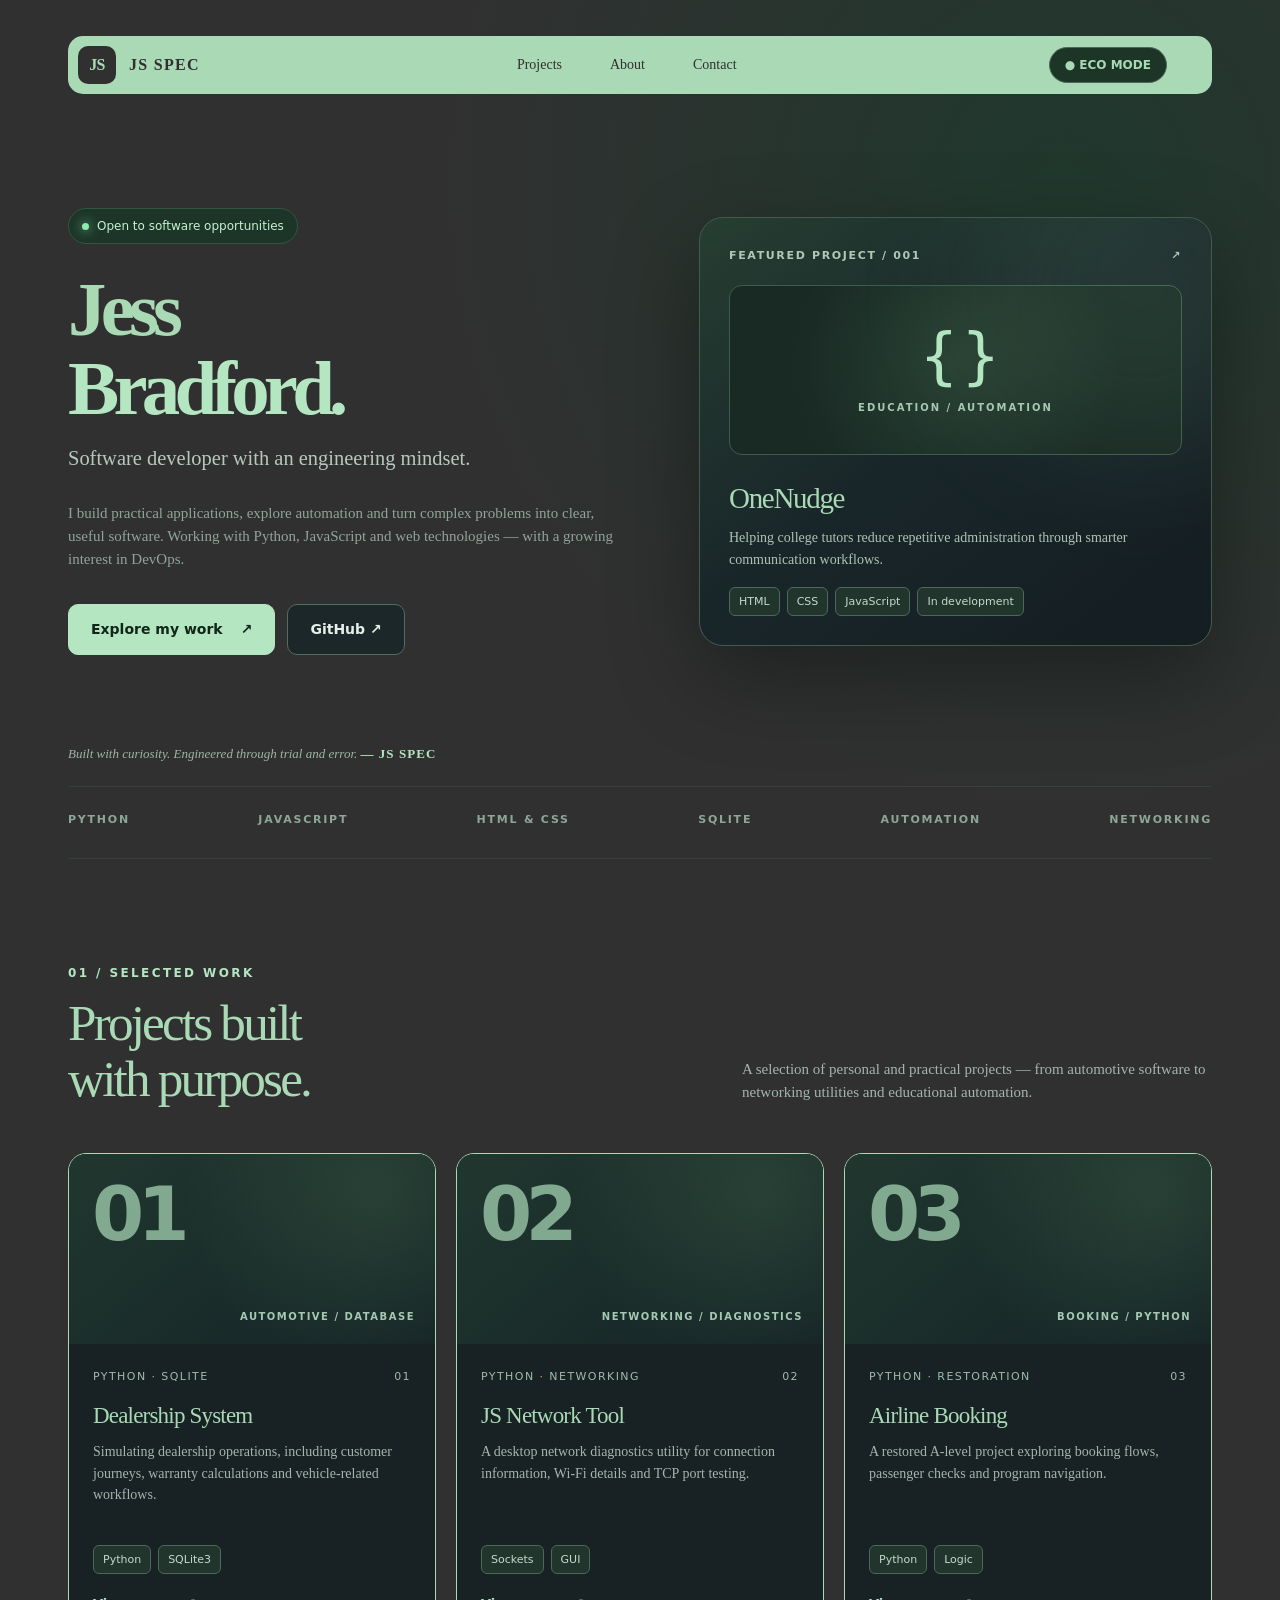
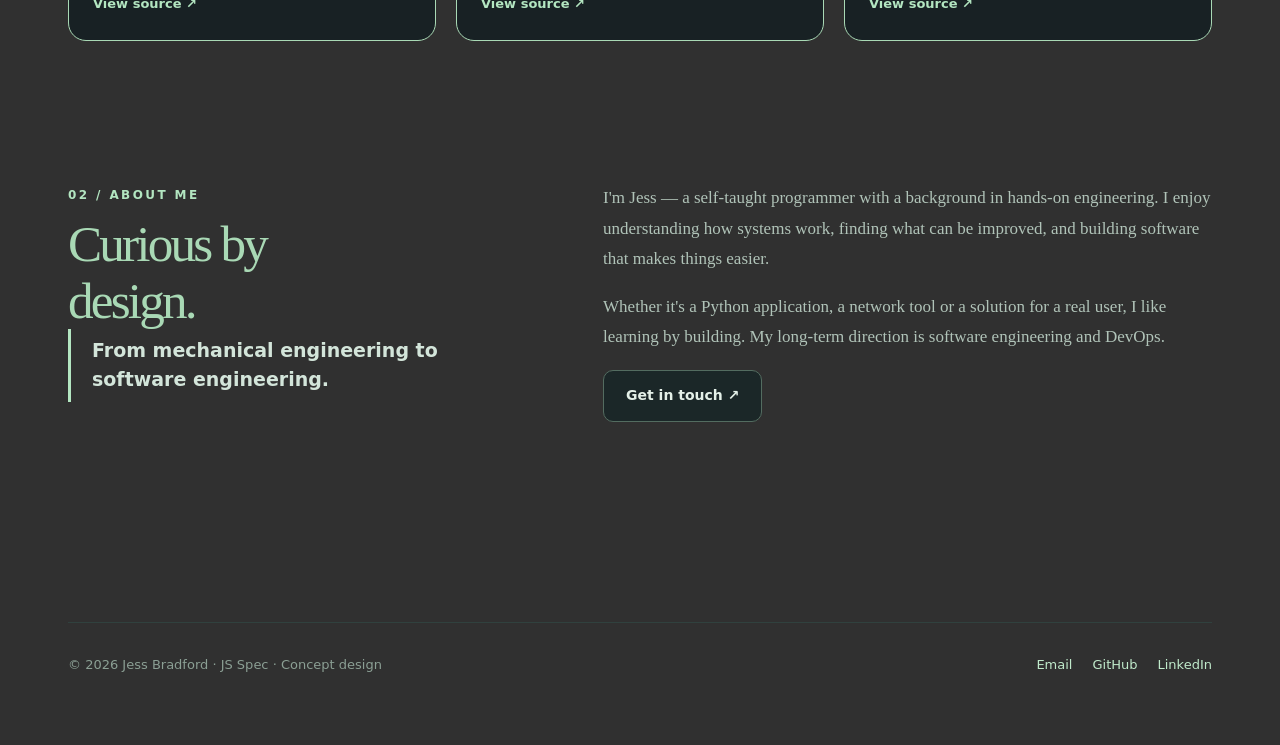
==== commit 3fcfd3d5: "Updated too much, tmr we vibe" ====
--- a/index.html
+++ b/index.html
@@ -14,7 +14,15 @@
         <nav class="nav shell" aria-label="Main navigation"><a class="brand" href="#top"><span
                     class="brand-mark">JS</span><span>JS SPEC</span></a>
             <div class="nav-links"><a href="#projects">Projects</a><a href="#about">About</a><a
-                    href="#contact">Contact</a><span class="mode">● ECO MODE</span></div>
+                    href="#contact">Contact</a></div>
+            <button class="mode" id="settingsBtn">
+                ● ECO MODE
+            </button>
+            <div class="settings-panel" id="settingsPanel">
+                <button id="ecoBtn">Eco</button>
+                <button id="sportBtn">Sport</button>
+                <button id="raceBtn">Race</button>
+            </div>
         </nav>
     </div>
     <main id="top" class="shell">
@@ -114,6 +122,7 @@
                 href="https://www.linkedin.com/in/jess-bradford-b81227346/">LinkedIn</a></div>
     </footer>
     <script>document.getElementById('year').textContent = new Date().getFullYear();</script>
+    <script src="script.js"></script>
 </body>
 
 </html>
--- a/style.css
+++ b/style.css
@@ -54,16 +54,9 @@
 }
 
 .nav {
-    height: 70px;
     display: flex;
     align-items: center;
     justify-content: space-between;
-    padding: 0 26px;
-    background: var(--eco);
-    border: 1px solid var(--eco);
-    border-radius: 16px;
-    backdrop-filter: blur(18px);
-    box-shadow: 0 14px 50px #0004
 }
 
 .brand {
@@ -99,14 +92,14 @@
 }
 
 .mode {
+    background: #1c3527;
+    color: var(--eco);
     border: 1px solid #4a6a57;
     border-radius: 100px;
-    background: #1c3527;
-    color: var(--mint);
     padding: 8px 15px;
     font-size: 12px;
     font-weight: 750;
-    letter-spacing: .09em
+    cursor: pointer;
 }
 
 .mobile-menu {
@@ -700,19 +693,6 @@
     transform: translateY(-50%);
 
 }
-
-#settingsBtn {
-    background: transparent;
-    border: none;
-    color: rgb(48, 48, 48);
-    line-height: 1;
-    font-size: 20px;
-    cursor: pointer;
-    padding: 5px 10px;
-    border-radius: 8px;
-    transition: background-color 0.3s ease;
-}
-
 
 .settings-panel {
     display: none;
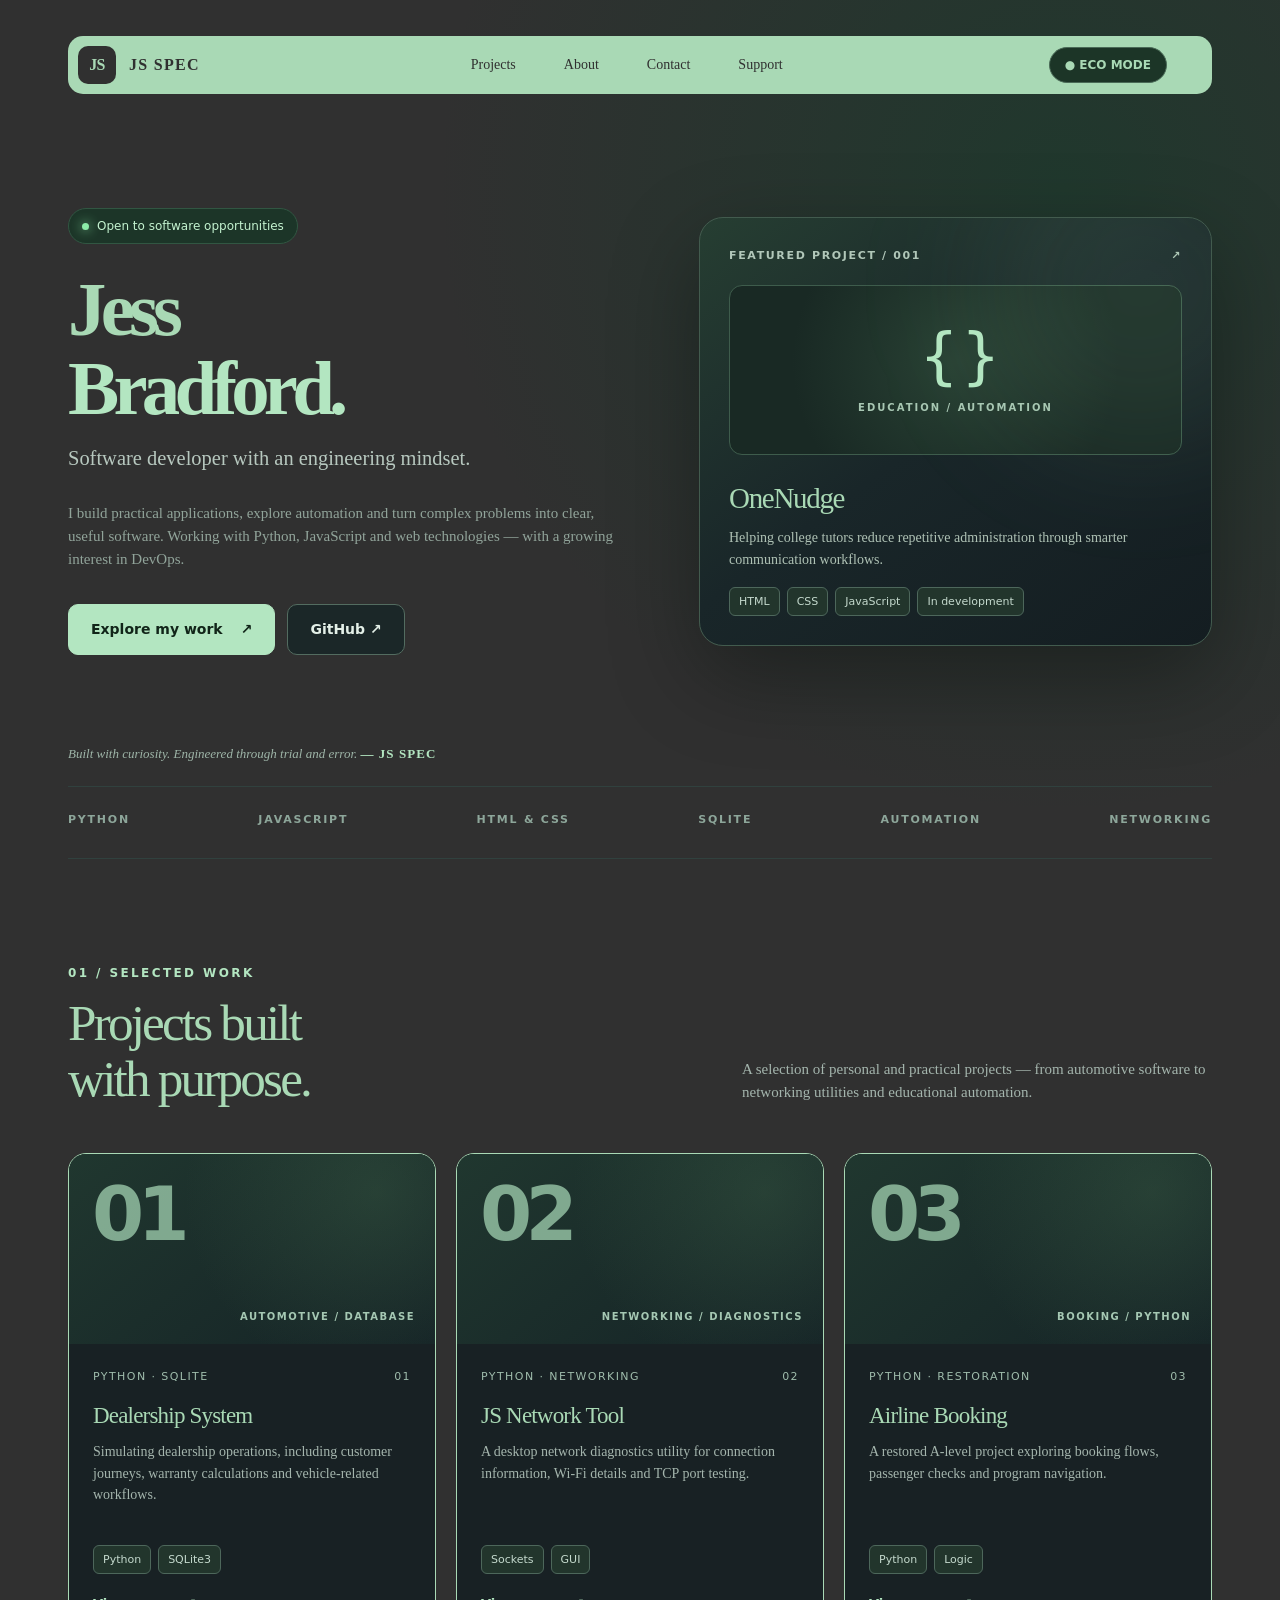
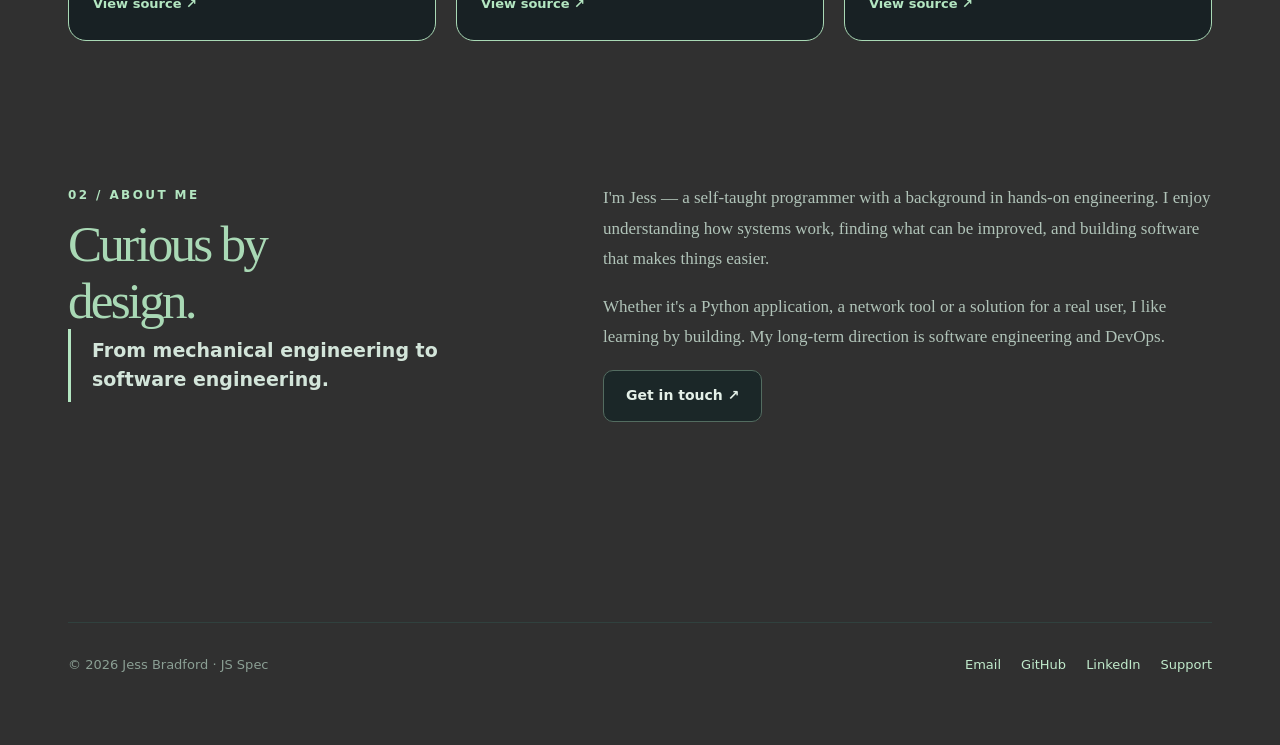
==== commit 88251cce: "now got a refined website" ====
--- a/index.html
+++ b/index.html
@@ -5,23 +5,26 @@
     <meta charset="utf-8">
     <meta name="viewport" content="width=device-width, initial-scale=1">
     <meta name="theme-color" content="#101619">
-    <title>Jess Bradford — JS Spec Portfolio Concept</title>
+    <title>Jess Bradford — JS Spec</title>
     <link rel="stylesheet" href="style.css">
+    <link rel="stylesheet" href="modes.css">
 </head>
 
-<body>
+<body data-mode="eco">
     <div class="nav-wrap">
         <nav class="nav shell" aria-label="Main navigation"><a class="brand" href="#top"><span
                     class="brand-mark">JS</span><span>JS SPEC</span></a>
             <div class="nav-links"><a href="#projects">Projects</a><a href="#about">About</a><a
-                    href="#contact">Contact</a></div>
-            <button class="mode" id="settingsBtn">
-                ● ECO MODE
-            </button>
-            <div class="settings-panel" id="settingsPanel">
-                <button id="ecoBtn">Eco</button>
-                <button id="sportBtn">Sport</button>
-                <button id="raceBtn">Race</button>
+                    href="#contact">Contact</a><a href="support.html">Support</a></div>
+            <div class="mode-wrap">
+                <button class="mode" id="settingsBtn" aria-expanded="false" aria-controls="settingsPanel">
+                    ● ECO MODE
+                </button>
+                <div class="settings-panel" id="settingsPanel" role="group" aria-label="Choose JS Spec mode">
+                    <button type="button" id="ecoBtn">Eco</button>
+                    <button type="button" id="sportBtn">Sport</button>
+                    <button type="button" id="raceBtn">Race</button>
+                </div>
             </div>
         </nav>
     </div>
@@ -37,7 +40,7 @@
                         class="btn secondary" href="https://github.com/Jessplayz2021" target="_blank"
                         rel="noopener">GitHub ↗</a></div>
             </div>
-            <article class="feature">
+            <a class="feature" href="https://onenudge.jsspec.uk/" aria-label="Visit OneNudge">
                 <div class="feature-head"><span>FEATURED PROJECT / 001</span><span>↗</span></div>
                 <div class="feature-identity"><span class="feature-glyph">{ }</span><span
                         class="feature-category">EDUCATION / AUTOMATION</span></div>
@@ -45,7 +48,7 @@
                 <p>Helping college tutors reduce repetitive administration through smarter communication workflows.</p>
                 <div class="chips"><span class="chip">HTML</span><span class="chip">CSS</span><span
                         class="chip">JavaScript</span><span class="chip">In development</span></div>
-            </article>
+            </a>
         </section>
         <p class="signature">Built with curiosity. Engineered through trial and error. <span>— JS SPEC</span></p>
         <div class="stack"><span>PYTHON</span><span>JAVASCRIPT</span><span>HTML &
@@ -116,13 +119,11 @@
             </div>
         </section>
     </main>
-    <footer id="contact" class="footer shell"><span>© <span id="year">2026</span> Jess Bradford · JS Spec · Concept
-            design</span>
+    <footer id="contact" class="footer shell"><span>© <span id="year">2026</span> Jess Bradford · JS Spec</span>
         <div><a href="mailto:jsspec.contact@gmail.com">Email</a><a href="https://github.com/Jessplayz2021">GitHub</a><a
-                href="https://www.linkedin.com/in/jess-bradford-b81227346/">LinkedIn</a></div>
+                href="https://www.linkedin.com/in/jess-bradford-b81227346/">LinkedIn</a><a href="support.html">Support</a></div>
     </footer>
-    <script>document.getElementById('year').textContent = new Date().getFullYear();</script>
     <script src="script.js"></script>
 </body>
 
-</html>+</html>
--- a/modes.css
+++ b/modes.css
@@ -0,0 +1,471 @@
+/* JS Spec extensions: the professional Eco page keeps its existing stylesheet.
+   Sport and Race deliberately use distinct layouts, not just a colour swap. */
+
+:root {
+    --sport-ink: #181b18;
+    --sport-accent: #f5cf78;
+    --race-accent: #f07872;
+}
+
+/* Shared navigation (including the original Eco page). */
+.mode-wrap {
+    position: relative;
+    flex-shrink: 0;
+}
+
+.mode-wrap .settings-panel {
+    top: calc(100% + 14px);
+    right: 0;
+}
+
+.settings-panel button[aria-pressed="true"] {
+    background: var(--active-colour);
+    color: #19201b;
+    border-color: var(--active-colour);
+}
+
+.mode:focus-visible,
+.nav a:focus-visible,
+.settings-panel button:focus-visible,
+.btn:focus-visible,
+.feature:focus-visible,
+.subpage a:focus-visible,
+.subpage button:focus-visible,
+.subpage input:focus-visible,
+.subpage select:focus-visible,
+.subpage textarea:focus-visible {
+    outline: 3px solid #fff;
+    outline-offset: 4px;
+}
+
+/* The homepage remains the existing portfolio design. */
+body[data-mode="eco"] .feature:hover {
+    transform: translateY(-4px);
+    border-color: var(--eco);
+    box-shadow: 0 22px 56px #09120f80;
+}
+
+body[data-mode="eco"] .feature {
+    transition: transform .25s ease, border-color .25s ease, box-shadow .25s ease;
+}
+
+/* Dedicated interfaces. */
+.subpage {
+    --page-accent: var(--eco);
+    --active-colour: var(--page-accent);
+    background: radial-gradient(circle at 85% 15%, #233a31 0, transparent 38%), #202423;
+    color: #e9f1ed;
+    min-height: 100vh;
+}
+
+.subpage[data-mode="sport"] {
+    --page-accent: var(--sport-accent);
+    background: radial-gradient(circle at 80% 2%, #4b4025 0, transparent 32%), #1d211f;
+}
+
+.subpage[data-mode="race"] {
+    --page-accent: var(--race-accent);
+    background: radial-gradient(circle at 75% 0%, #472122 0, transparent 35%), #17191b;
+}
+
+.subpage .nav {
+    min-height: 64px;
+    background: #26312d;
+    border: 1px solid #44594b;
+    padding: 11px 18px;
+    gap: 22px;
+    border-radius: 16px;
+}
+
+.subpage[data-mode="sport"] .nav {
+    background: #342f24;
+    border-color: #6c5934;
+}
+
+.subpage[data-mode="race"] .nav {
+    background: #302225;
+    border-color: #6b3a3b;
+}
+
+.subpage .brand,
+.subpage .nav-links,
+.subpage .nav-links a {
+    font-family: Inter, ui-sans-serif, system-ui, sans-serif;
+    color: #edf1ed;
+    font-weight: 650;
+}
+
+.subpage .brand-mark {
+    background: #151a18;
+    color: var(--page-accent);
+}
+
+.subpage .nav-links a:hover,
+.subpage .footer a:hover {
+    color: var(--page-accent);
+}
+
+.subpage .mode {
+    color: var(--page-accent);
+    border: 1px solid color-mix(in srgb, var(--page-accent) 45%, transparent);
+    background: #18201d;
+    padding: 10px 16px;
+    white-space: nowrap;
+}
+
+.subpage[data-mode="race"] .mode { background: #25191c; }
+.subpage[data-mode="sport"] .mode { background: #262319; }
+
+.subpage .settings-panel {
+    background: #222726;
+    color: #f1f6f1;
+    border-color: var(--page-accent);
+}
+
+.subpage .settings-panel button:hover,
+.subpage .settings-panel button[aria-pressed="true"] {
+    background: var(--page-accent);
+    border-color: var(--page-accent);
+    color: #171c1a;
+}
+
+.subpage main { padding-top: 92px; }
+.subpage h1,
+.subpage h2,
+.subpage h3,
+.subpage p { font-family: inherit; }
+.subpage h1,
+.subpage h2,
+.subpage h3 { color: #f2f5f1; }
+.subpage p { color: #bdc9c2; }
+
+.eyeline {
+    display: inline-flex;
+    align-items: center;
+    gap: 10px;
+    font-size: 11px;
+    font-weight: 800;
+    letter-spacing: .2em;
+    text-transform: uppercase;
+    color: var(--page-accent);
+}
+
+.eyeline::before {
+    content: "";
+    width: 23px;
+    height: 1px;
+    background: currentColor;
+}
+
+.subpage .lede {
+    color: #c2cec6;
+    font-size: clamp(16px, 1.4vw, 19px);
+    line-height: 1.7;
+    max-width: 62ch;
+}
+
+.subpage .footer {
+    margin-top: 90px;
+    border-top: 1px solid #4c5651;
+    padding-top: 27px;
+    padding-bottom: 45px;
+}
+
+.subpage .footer a { margin-left: 20px; }
+
+.section-intro {
+    display: flex;
+    gap: 32px;
+    justify-content: space-between;
+    align-items: end;
+    margin-bottom: 26px;
+}
+
+.section-intro h2 {
+    font-size: clamp(29px, 3vw, 42px);
+    letter-spacing: -.05em;
+    line-height: 1.12;
+    margin: 11px 0 0;
+}
+
+.section-intro p { max-width: 45ch; margin: 0; }
+.accent { color: var(--page-accent); }
+
+.action-link {
+    display: inline-flex;
+    align-items: center;
+    justify-content: center;
+    gap: 12px;
+    padding: 13px 20px;
+    border: 1px solid var(--page-accent);
+    border-radius: 11px;
+    font-size: 14px;
+    font-weight: 800;
+    background: var(--page-accent);
+    color: #171c19 !important;
+    transition: transform .2s ease;
+}
+
+.action-link:hover { transform: translateY(-3px); }
+.action-link.secondary { background: transparent; color: var(--page-accent) !important; }
+
+/* SPORT: engineering desk / technical dashboard. */
+.sport-hero {
+    display: grid;
+    grid-template-columns: 1.18fr .82fr;
+    align-items: center;
+    gap: clamp(35px, 6vw, 95px);
+    padding: 42px 0 100px;
+}
+
+.sport-title {
+    font-size: clamp(64px, 8vw, 132px);
+    letter-spacing: -.085em;
+    line-height: .88;
+    margin: 25px 0 32px;
+    font-weight: 850;
+}
+
+.sport-title small {
+    display: block;
+    margin-top: 20px;
+    color: var(--page-accent);
+    font-size: clamp(22px, 2.7vw, 37px);
+    letter-spacing: -.055em;
+    font-weight: 600;
+}
+
+.sport-actions { display: flex; gap: 12px; flex-wrap: wrap; margin-top: 32px; }
+
+.console-panel {
+    overflow: hidden;
+    border: 1px solid #726342;
+    border-radius: 20px;
+    background: #151b19;
+    box-shadow: 0 32px 80px #0006;
+}
+
+.console-bar {
+    display: flex;
+    align-items: center;
+    justify-content: space-between;
+    padding: 15px 20px;
+    background: #272a25;
+    border-bottom: 1px solid #535240;
+    font-size: 11px;
+    font-weight: 800;
+    letter-spacing: .14em;
+}
+
+.console-dots { display: flex; gap: 7px; }
+.console-dots i { height: 8px; width: 8px; border-radius: 50%; background: #8d7955; }
+.console-dots i:first-child { background: var(--sport-accent); }
+
+.console-panel pre {
+    margin: 0;
+    padding: clamp(23px, 4vw, 42px);
+    white-space: pre-wrap;
+    font: 15px/2.1 ui-monospace, SFMono-Regular, Consolas, monospace;
+    color: #c4d4c5;
+}
+
+.console-panel .prompt { color: var(--sport-accent); }
+.console-panel .comment { color: #7f9b8c; }
+
+.sport-band {
+    display: grid;
+    grid-template-columns: repeat(3, 1fr);
+    gap: 1px;
+    border: 1px solid #5c5941;
+    background: #5c5941;
+    border-radius: 15px;
+    overflow: hidden;
+}
+
+.sport-band div { padding: 24px 28px; background: #292c27; }
+.sport-band span { display: block; color: #a5a99b; font-size: 11px; letter-spacing: .15em; font-weight: 850; }
+.sport-band strong { display: block; color: var(--sport-accent); font-size: 19px; margin-top: 8px; }
+
+.technical-section { padding-top: 95px; }
+.technical-grid { display: grid; grid-template-columns: repeat(3, 1fr); gap: 16px; }
+
+.technical-card {
+    display: flex;
+    flex-direction: column;
+    min-height: 360px;
+    padding: 28px;
+    border: 1px solid #5b5e4c;
+    background: linear-gradient(155deg, #303429, #202724);
+    border-radius: 18px;
+    transition: transform .25s ease, border-color .25s ease;
+}
+
+.technical-card:hover { transform: translateY(-4px); border-color: var(--sport-accent); }
+.technical-card h3 { font-size: 25px; letter-spacing: -.05em; margin: 42px 0 8px; }
+.technical-card p { margin: 0 0 30px; }
+.technical-card a { color: var(--sport-accent); font-weight: 800; margin-top: auto; }
+.technical-card .tag { font-size: 10px; font-weight: 850; letter-spacing: .15em; color: var(--sport-accent); }
+.technical-card .stamp { color: #787e6f; font-size: 63px; font-weight: 900; line-height: 1; }
+
+/* RACE: personal Forza benchmark display, with intentionally sharper geometry. */
+.race-hero { position: relative; padding: 50px 0 78px; overflow: hidden; }
+.race-hero::after {
+    content: "JS";
+    position: absolute;
+    right: -4%;
+    top: -35px;
+    font-size: clamp(200px, 33vw, 540px);
+    font-weight: 950;
+    letter-spacing: -.12em;
+    line-height: 1;
+    color: #ffffff06;
+    pointer-events: none;
+}
+
+.race-hero > * { position: relative; z-index: 1; }
+.race-title {
+    max-width: 12ch;
+    font-size: clamp(64px, 9.5vw, 154px);
+    text-transform: uppercase;
+    line-height: .82;
+    letter-spacing: -.09em;
+    font-weight: 950;
+    margin: 28px 0 34px;
+}
+
+.race-title em { font-style: normal; color: var(--race-accent); }
+.race-hero .lede { max-width: 56ch; }
+.race-stripe { height: 6px; margin-top: 52px; background: repeating-linear-gradient(90deg, var(--race-accent) 0 75px, transparent 75px 95px); opacity: .8; }
+.race-metrics { display: grid; grid-template-columns: repeat(4, minmax(0, 1fr)); gap: 12px; }
+
+.metric {
+    background: linear-gradient(135deg, #2e2327, #1c2224);
+    border: 1px solid #684046;
+    border-top: 3px solid var(--race-accent);
+    border-radius: 5px;
+    padding: 28px;
+}
+
+.metric span { font-size: 11px; color: #cda9aa; letter-spacing: .14em; font-weight: 850; }
+.metric strong { display: block; color: #fff; font-size: clamp(32px, 4vw, 60px); letter-spacing: -.07em; line-height: 1.2; margin: 13px 0; }
+.metric small { color: #bfb3b7; }
+.leaderboard-section { padding-top: 96px; }
+
+.board-controls { margin: 24px 0 15px; display: grid; gap: 18px; }
+.board-search-label { display: grid; gap: 9px; max-width: 470px; color: #d9b7ba; font-size: 12px; font-weight: 850; letter-spacing: .1em; text-transform: uppercase; }
+.board-search-label input {
+    width: 100%; padding: 14px 16px;
+    color: #f6f2f2; background: #262224;
+    border: 1px solid #795158; border-radius: 6px;
+    font: 500 15px Inter, ui-sans-serif, system-ui, sans-serif;
+    letter-spacing: normal;
+}
+.board-search-label input:focus-visible { outline: 2px solid var(--race-accent); outline-offset: 2px; }
+.filter-bar { display: flex; gap: 8px; flex-wrap: wrap; }
+.filter-bar button {
+    background: #2b2729;
+    color: #d4c5c6;
+    border: 1px solid #674449;
+    border-radius: 6px;
+    padding: 10px 18px;
+    font-weight: 800;
+}
+.filter-bar span { opacity: .65; font-size: 11px; margin-left: 5px; }
+.filter-bar button[aria-pressed="true"] { background: var(--race-accent); color: #211919; }
+.board-result-count { color: #b9aeb0; font-size: 12px; margin-bottom: 13px; }
+.table-scroll { overflow-x: auto; border: 1px solid #653b40; border-radius: 8px; }
+.board-table { width: 100%; border-collapse: collapse; background: #1d2022; min-width: 850px; }
+.board-table th { text-align: left; padding: 16px 22px; color: #deaaaa; background: #30282a; font-size: 11px; letter-spacing: .14em; }
+.board-table td { padding: 19px 22px; border-top: 1px solid #43393c; color: #d5d6d5; font-size: 13px; }
+.board-table td:first-child { color: #a68c92; font-weight: 900; width: 65px; }
+.board-table td:nth-child(3) { font-weight: 800; color: #dcc2c5; white-space: nowrap; }
+.board-table td:nth-child(4) { font: 800 18px ui-monospace, monospace; color: #fff; white-space: nowrap; }
+.board-table td:last-child { color: #b7a5a9; max-width: 250px; }
+.board-table tr:hover td { background: #302426; }
+.board-table tr[hidden] { display: none; }
+.board-table .hero-row td { background: #36272a; }
+.board-entry { padding: 0; color: #f2e9e9; text-align: left; background: transparent; border: 0; font: inherit; font-weight: 750; text-decoration: underline; text-decoration-color: transparent; text-underline-offset: 4px; cursor: pointer; }
+.board-entry:hover, .board-entry:focus-visible { color: #ff8c92; text-decoration-color: currentColor; }
+.board-table .hero-row .board-entry { color: #ff767e; }
+.board-more { display: block; margin: 22px auto 0; padding: 12px 22px; background: #3b282d; border: 1px solid #8e4d55; border-radius: 6px; color: #f6d2d6; font: inherit; font-weight: 800; cursor: pointer; }
+.board-more:hover { background: #533037; }
+.board-more[hidden] { display: none; }
+.race-footnote { color: #a5a2a3; font-size: 13px; padding-top: 17px; }
+
+.build-dialog { color: #f5eded; background: #222226; border: 1px solid #9a4e57; border-top: 5px solid var(--race-accent); border-radius: 9px; width: min(570px, calc(100% - 30px)); max-height: min(85vh, 750px); padding: clamp(24px, 5vw, 42px); box-shadow: 0 24px 75px #000b; }
+.build-dialog::backdrop { background: #070809c9; backdrop-filter: blur(5px); }
+.build-dialog-head { display: flex; justify-content: space-between; align-items: center; }
+.build-dialog-head button { border: 1px solid #69474d; color: white; background: #37272b; border-radius: 4px; width: 34px; height: 34px; font-size: 18px; cursor: pointer; }
+.build-dialog h2 { font: 850 clamp(30px, 6vw, 52px)/1.1 Inter, ui-sans-serif, sans-serif; letter-spacing: -.065em; margin: 24px 0 10px; overflow-wrap: anywhere; }
+.build-dialog-meta { color: #d0a8b0; font-size: 13px; }
+.build-dialog-time { display: block; font: 850 clamp(43px, 8vw, 72px) ui-monospace, monospace; color: var(--race-accent); letter-spacing: -.055em; margin: 15px 0 30px; }
+.build-dialog-block { border-top: 1px solid #684247; padding: 22px 0 0; }
+.build-dialog-block > span { font: 850 11px Inter, ui-sans-serif, sans-serif; letter-spacing: .12em; text-transform: uppercase; color: #d7a4a9; }
+.build-dialog-block p { font-size: 17px; line-height: 1.55; overflow-wrap: anywhere; }
+
+/* SUPPORT: direct paths to the maintainer, no fake ticketing backend. */
+.support-hero { padding: 44px 0 55px; }
+.support-hero h1 { font-size: clamp(65px, 8vw, 110px); letter-spacing: -.08em; line-height: 1; margin: 22px 0; }
+.support-grid { display: grid; grid-template-columns: 1.1fr .9fr; gap: 26px; }
+.support-card { background: #25302b; border: 1px solid #455d4e; padding: clamp(25px, 4vw, 48px); border-radius: 18px; }
+.support-card h2 { font-size: 29px; letter-spacing: -.05em; margin: 0 0 10px; }
+.support-card p { line-height: 1.7; }
+.support-form { display: grid; gap: 18px; margin-top: 30px; }
+.support-form label { display: block; margin-bottom: 8px; font-weight: 750; font-size: 13px; }
+.support-form input, .support-form select, .support-form textarea {
+    width: 100%;
+    padding: 13px 15px;
+    border: 1px solid #53665b;
+    border-radius: 8px;
+    background: #16221b;
+    color: #f2f6f2;
+    font: inherit;
+}
+.support-form textarea { min-height: 145px; resize: vertical; }
+.support-form .action-link { cursor: pointer; justify-self: start; }
+.support-feedback { min-height: 25px; color: var(--eco) !important; font-size: 13px; }
+.support-note { font-size: 13px; }
+.support-links { display: grid; gap: 13px; margin-top: 32px; }
+.support-links a { display: flex; align-items: center; justify-content: space-between; border: 1px solid #496651; border-radius: 12px; padding: 15px 18px; font-weight: 750; }
+.support-links a:hover { border-color: var(--eco); color: var(--eco); }
+.faq-section { padding-top: 80px; }
+.faq-section details { border-bottom: 1px solid #475b4f; padding: 22px 0; }
+.faq-section summary { cursor: pointer; font-weight: 800; font-size: 18px; }
+.faq-section details p { max-width: 75ch; }
+
+@media (max-width: 980px) {
+    .sport-hero, .support-grid { grid-template-columns: 1fr; }
+    .technical-grid { grid-template-columns: repeat(2, 1fr); }
+    .technical-card:last-child { grid-column: 1 / -1; }
+    .subpage .nav-links { gap: 14px; }
+    .race-metrics { grid-template-columns: repeat(2, minmax(0, 1fr)); }
+}
+
+@media (max-width: 700px) {
+    .subpage main { padding-top: 55px; }
+    .subpage .nav { gap: 12px; padding: 9px 12px; }
+    .subpage .nav-links { display: none; }
+    .subpage .brand { gap: 9px; letter-spacing: .035em; font-size: 13px; }
+    .subpage .mode { padding: 8px 10px; font-size: 11px; }
+    .subpage .settings-panel { width: min(240px, calc(100vw - 45px)); }
+    .sport-hero { padding: 30px 0 65px; }
+    .sport-title { font-size: clamp(60px, 18vw, 92px); }
+    .sport-band { grid-template-columns: 1fr; }
+    .technical-section, .leaderboard-section, .faq-section { padding-top: 60px; }
+    .technical-grid, .race-metrics { grid-template-columns: 1fr; }
+    .technical-card:last-child { grid-column: auto; }
+    .technical-card { min-height: 300px; }
+    .section-intro { display: block; }
+    .section-intro p { margin-top: 16px; }
+    .race-hero { padding: 24px 0 55px; }
+    .race-title { font-size: clamp(43px, 12vw, 72px); }
+    .metric strong { font-size: 47px; }
+    .support-hero { padding: 18px 0 34px; }
+    .support-hero h1 { font-size: clamp(46px, 12vw, 72px); }
+    .subpage .footer a { margin: 12px 16px 0 0; }
+    .subpage .footer { margin-top: 70px; }
+}
+
+@media (prefers-reduced-motion: reduce) {
+    .action-link, .technical-card, body[data-mode="eco"] .feature { transition: none; }
+}
